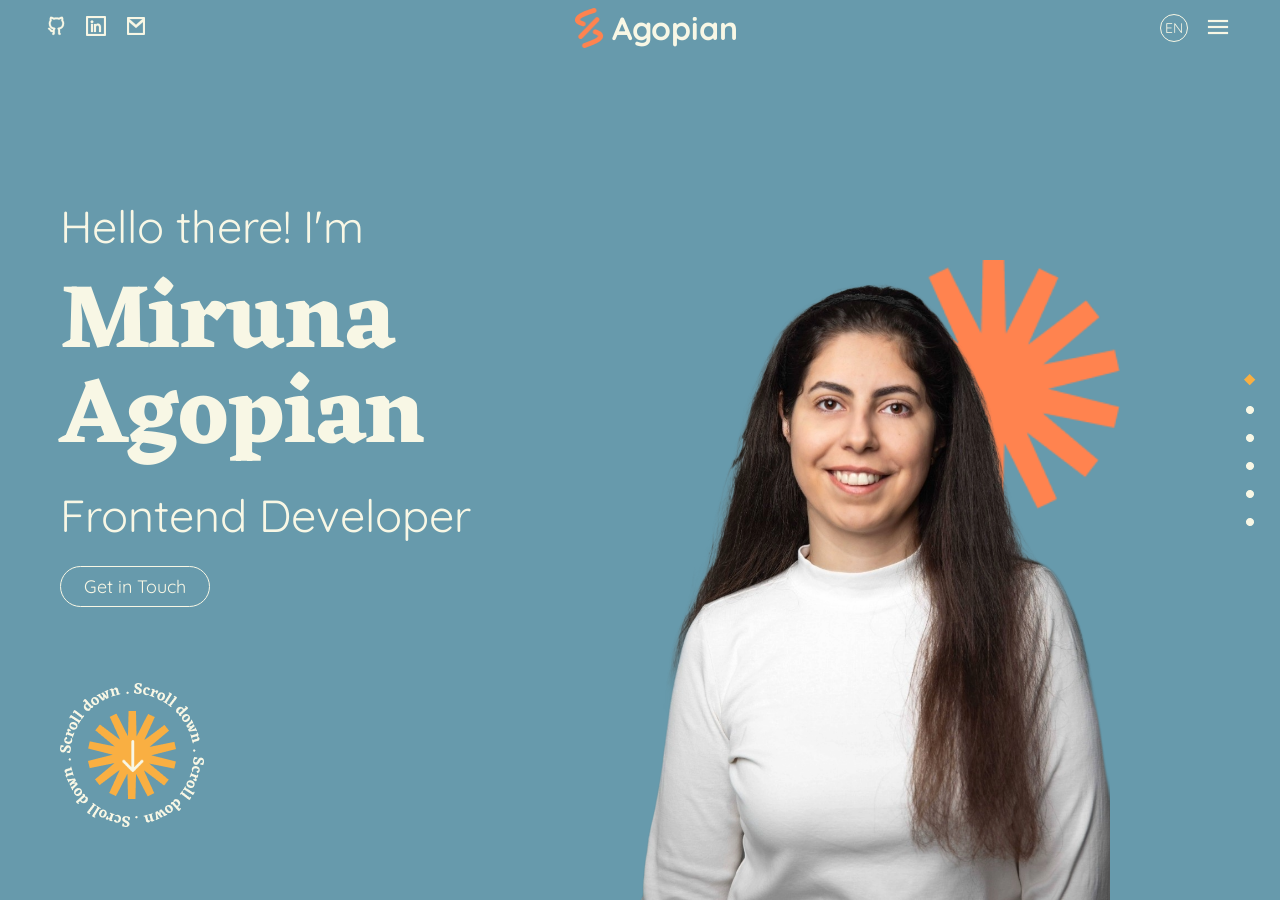
==== index.html @ 600d8a54 "added links to the projects" ====
<!doctype html>
<html lang="en">
  <head>
    <meta charset="UTF-8" />
    <meta name="viewport" content="width=device-width, initial-scale=1.0" />
    <meta name="google" content="notranslate" />
    <title>Miruna Agopian</title>
    <link rel="icon" href="./assets/img/logo.png" />
    <!-- Stylesheets -->
    <link rel="stylesheet" href="./style.css" />
    <link rel="stylesheet" href="./styles/navigation.css" />
    <link rel="stylesheet" href="./styles/hero-section.css" />
    <link rel="stylesheet" href="./styles/about-me.css" />
    <link rel="stylesheet" href="./styles/skills-section.css" />
    <link rel="stylesheet" href="./styles/my-work.css" />
    <link rel="stylesheet" href="./styles/feedback-section.css" />
    <link rel="stylesheet" href="./styles/contact.css" />
    <!-- Scripts -->
    <script src="./script.js" defer></script>
    <script src="./scripts/db.js" defer></script>
    <script src="./scripts/navigation.js" defer></script>
    <script src="./scripts/contact-form.js" defer></script>
    <script src="./scripts/translations.js" defer></script>
  </head>
  <body>
    <header>
      <nav>
        <ul class="social-media">
          <li>
            <a
              href="https://github.com/MirunaAgopian"
              target="_blank"
              aria-label="Github profile"
            >
              <svg
                class="soc-media-icons"
                xmlns="http://www.w3.org/2000/svg"
                width="32"
                height="32"
                viewBox="0 0 32 32"
              >
                <path
                  class="fill-shape"
                  d="M12.94 24.8299H20.01C19.73 24.1799 19.27 23.3899 19.11 22.5799C18.9 21.5199 18.93 20.3899 18.8 19.3099C18.67 18.2299 19.69 18.3199 20.44 17.9699C21.13 17.6499 21.61 17.2999 22.12 16.7099C22.63 16.1199 22.76 15.2799 22.94 14.5099C23.15 13.5899 23.29 12.7499 23 11.8299C22.76 11.0599 22.42 10.3899 22.27 9.56992C22.16 8.93992 22.27 7.44992 21.27 7.66992C20.56 7.82992 19.93 8.30992 19.2 8.44992C18.41 8.59992 17.58 8.52992 16.78 8.56992C15.86 8.60992 14.95 8.65992 14.03 8.56992C13.68 8.53992 13.41 8.47992 13.1 8.31992C12.92 8.22992 12.88 8.16992 12.67 8.10992C12.5 8.05992 12.33 8.05992 12.16 8.00992C11.44 7.83992 10.74 7.77992 10.47 8.60992C10.28 9.19992 10.34 10.0699 10.3 10.6899C10.19 12.2999 9.33003 14.1199 10.08 15.6899C10.55 16.6799 11.48 17.2599 12.45 17.6899C12.8 17.8499 14.14 18.1999 14.21 18.6299C14.25 18.8499 13.86 19.3799 13.82 19.6399C13.71 20.2499 13.74 20.8799 13.66 21.4999C13.54 22.3499 13.28 23.1799 13.12 23.9999C13.06 24.2799 12.98 24.5499 12.94 24.8099C12.94 24.8599 12.94 24.8199 12.95 24.8099L12.94 24.8299Z"
                />
                <path
                  class="outline"
                  d="M10.82 21.65C10.54 21.46 10.3 21.23 10.02 20.89C9.92001 20.77 9.51001 20.26 9.59001 20.35C9.16001 19.82 8.89001 19.57 8.61001 19.47C8.13001 19.3 7.88001 18.77 8.05001 18.29C8.22001 17.81 8.75001 17.56 9.23001 17.73C9.93001 17.98 10.4 18.41 11.03 19.2C10.94 19.09 11.34 19.6 11.43 19.7C11.61 19.91 11.74 20.04 11.84 20.11C12.03 20.24 12.38 20.29 12.91 20.24C12.93 19.89 13 19.54 13.1 19.23C10.35 18.56 8.80001 16.79 8.80001 13.31C8.80001 12.16 9.14001 11.13 9.78001 10.26C9.58001 9.42996 9.61001 8.42996 10.06 7.30996C10.16 7.04996 10.38 6.84996 10.64 6.76996C10.72 6.74996 10.76 6.73996 10.83 6.72996C11.57 6.61996 12.62 6.88996 13.99 7.74996C14.79 7.55996 15.63 7.45996 16.48 7.45996C17.33 7.45996 18.16 7.55996 18.96 7.73996C20.33 6.86996 21.39 6.59996 22.13 6.71996C22.21 6.72996 22.28 6.74996 22.33 6.76996C22.59 6.85996 22.8 7.04996 22.9 7.30996C23.35 8.43996 23.38 9.43996 23.18 10.26C23.82 11.13 24.16 12.15 24.16 13.31C24.16 16.79 22.61 18.55 19.86 19.23C19.98 19.61 20.04 20.04 20.04 20.51C20.04 21.12 20.04 21.71 20.04 22.37C20.04 22.55 20.04 22.73 20.04 23.02C20.39 23.1 20.67 23.37 20.75 23.74C20.85 24.24 20.53 24.73 20.02 24.83C18.97 25.04 18.18 24.34 18.18 23.42C18.18 23.34 18.18 23.22 18.18 23.01C18.18 22.72 18.18 22.53 18.18 22.36C18.18 21.71 18.18 21.12 18.18 20.51C18.18 19.86 18.01 19.44 17.79 19.25C17.18 18.72 17.49 17.72 18.29 17.63C21.04 17.32 22.3 16.26 22.3 13.32C22.3 12.44 22.01 11.71 21.45 11.09C21.21 10.83 21.14 10.45 21.28 10.12C21.43 9.73996 21.5 9.22996 21.37 8.62996C20.91 8.75996 20.34 9.03996 19.65 9.50996C19.42 9.65996 19.14 9.70996 18.88 9.63996C18.12 9.42996 17.3 9.31996 16.48 9.31996C15.66 9.31996 14.84 9.42996 14.08 9.63996C13.82 9.70996 13.54 9.66996 13.31 9.51996C12.61 9.04996 12.04 8.76996 11.58 8.63996C11.45 9.23996 11.51 9.74996 11.67 10.13C11.8 10.46 11.73 10.83 11.49 11.1C10.94 11.71 10.64 12.45 10.64 13.33C10.64 16.27 11.91 17.34 14.64 17.64C15.44 17.73 15.75 18.73 15.14 19.26C14.96 19.42 14.74 19.94 14.74 20.52V23.44C14.74 24.35 13.97 25.04 12.93 24.86C12.43 24.77 12.09 24.29 12.18 23.79C12.25 23.41 12.54 23.12 12.89 23.04V22.12C12.05 22.18 11.35 22.04 10.8 21.67L10.82 21.65Z"
                />
              </svg>
            </a>
          </li>
          <li>
            <a
              href="https://www.linkedin.com/in/miruna-agopian-824320333/"
              target="_blank"
              aria-label="LinkedIn profile"
            >
              <svg
                class="soc-media-icons"
                width="32"
                height="32"
                viewBox="0 0 32 32"
                fill="none"
                xmlns="http://www.w3.org/2000/svg"
              >
                <g clip-path="url(#clip-linkedin)">
                  <rect class="fill-shape" x="6" y="6" width="20" height="20" />
                  <path
                    class="outline"
                    d="M6.9 6H25.1C25.6 6 26 6.4 26 6.9V25.1C26 25.6 25.6 26 25.1 26H6.9C6.4 26 6 25.6 6 25.1V6.9C6 6.4 6.4 6 6.9 6ZM8 8V24H24V8H8ZM12 13.2C11.2 13.2 10.6 12.6 10.6 11.8C10.6 11 11.2 10.4 12 10.4C12.8 10.4 13.4 11 13.4 11.8C13.4 12.6 12.8 13.2 12 13.2ZM11 14H13V22H11V14ZM16 14.4C16.5 13.9 17.1 13.6 17.8 13.6C19.7 13.6 21 15.1 21 17V22H19V17C19 16.1 18.3 15.4 17.5 15.4C16.7 15.4 16 16.1 16 17V22H14V14H16V14.4Z"
                  />
                </g>

                <defs>
                  <clipPath id="clip-linkedin">
                    <rect x="6" y="6" width="20" height="20" />
                  </clipPath>
                </defs>
              </svg>
            </a>
          </li>
          <li>
            <a href="mailto:info@miruna-agopian.de aria-label="Send e-mail">
              <svg
                class="soc-media-icons"
                width="32"
                height="32"
                viewBox="0 0 32 32"
                fill="none"
                xmlns="http://www.w3.org/2000/svg"
              >
                <g clip-path="url(#clip-email)">
                  <rect class="fill-shape" x="7" y="7" width="18" height="18" />

                  <path
                    class="outline"
                    d="
        M7.9 7H24.1C24.6 7 25 7.4 25 7.9V24.1C25 24.6 24.6 25 24.1 25H7.9C7.4 25 7 24.6 7 24.1V7.9C7 7.4 7.4 7 7.9 7ZM23 12L16 18L9 12V23H23V12ZM9.4 9L16 14.7L22.5 9H9.4Z
      "
                  />
                </g>

                <defs>
                  <clipPath id="clip-email">
                    <rect x="7" y="7" width="18" height="18" />
                  </clipPath>
                </defs>
              </svg>
            </a>
          </li>
        </ul>
        <a href="#hero" class="logo">
          <img
            class="logo-img"
            src="./assets/img/logo.png"
            alt="Miruna Agopian logo"
          />
          <span class="logo-txt-white">Agopian</span>
        </a>
        <ul class="lang-nav">
          <li>
            <button id="lang_btn" class="language-btn">EN</button>
          </li>
          <li>
            <button id="burger_menu" class="menu-btn" aria-label="Open menu">
              <svg
                class="soc-media-icons"
                xmlns="http://www.w3.org/2000/svg"
                width="32"
                height="32"
                viewBox="0 0 32 32"
              >
                <path
                  class="outline"
                  d="M6 9h20v2H6zM6 15h20v2H6zM6 21h20v2H6z"
                />
                <path
                  class="fill-shape"
                  d="M6 9h20v2H6zM6 15h20v2H6zM6 21h20v2H6z"
                />
              </svg>
            </button>
          </li>
        </ul>
      </nav>
      <nav id="mobie_nav" class="mobile-nav">
        <div class="menu-btn-mobile">
          <p data-i18n="navTitle">Menu</p>
          <button>
            <img
              id="close_mobile_menu_btn"
              class="close-mobile-menu-btn"
              src="./assets/img/close_btn_menu.png"
              alt="close button"
            />
          </button>
        </div>
        <ul class="menu-options">
          <li>
            <div class="hover-img-menu"></div>
            <a href="#about" data-i18n="navHero">About me</a>
          </li>
          <li>
            <div class="hover-img-menu"></div>
            <a href="#competencies" data-i18n="navSkills">Skillset</a>
          </li>
          <li>
            <div class="hover-img-menu"></div>
            <a href="#projects" data-i18n="navProjects">Potfolio</a>
          </li>
          <li>
            <div class="hover-img-menu"></div>
            <a href="#feedback" data-i18n="navFeedback">References</a>
          </li>
          <li>
            <div class="hover-img-menu"></div>
            <a href="#contact" data-i18n="navContact">Contact me</a>
          </li>
        </ul>
        <div class="soc-media-icons-mobile-container">
          <a href="https://github.com/MirunaAgopian" target="_blank">
            <svg
              class="soc-media-icons-mobile"
              xmlns="http://www.w3.org/2000/svg"
              width="32"
              height="32"
              fill="none"
              viewBox="0 0 32 32"
            >
              <path
                class="fill-shape"
                d="M12.94 24.8299H20.01C19.73 24.1799 19.27 23.3899 19.11 22.5799C18.9 21.5199 18.93 20.3899 18.8 19.3099C18.67 18.2299 19.69 18.3199 20.44 17.9699C21.13 17.6499 21.61 17.2999 22.12 16.7099C22.63 16.1199 22.76 15.2799 22.94 14.5099C23.15 13.5899 23.29 12.7499 23 11.8299C22.76 11.0599 22.42 10.3899 22.27 9.56992C22.16 8.93992 22.27 7.44992 21.27 7.66992C20.56 7.82992 19.93 8.30992 19.2 8.44992C18.41 8.59992 17.58 8.52992 16.78 8.56992C15.86 8.60992 14.95 8.65992 14.03 8.56992C13.68 8.53992 13.41 8.47992 13.1 8.31992C12.92 8.22992 12.88 8.16992 12.67 8.10992C12.5 8.05992 12.33 8.05992 12.16 8.00992C11.44 7.83992 10.74 7.77992 10.47 8.60992C10.28 9.19992 10.34 10.0699 10.3 10.6899C10.19 12.2999 9.33003 14.1199 10.08 15.6899C10.55 16.6799 11.48 17.2599 12.45 17.6899C12.8 17.8499 14.14 18.1999 14.21 18.6299C14.25 18.8499 13.86 19.3799 13.82 19.6399C13.71 20.2499 13.74 20.8799 13.66 21.4999C13.54 22.3499 13.28 23.1799 13.12 23.9999C13.06 24.2799 12.98 24.5499 12.94 24.8099C12.94 24.8599 12.94 24.8199 12.95 24.8099L12.94 24.8299Z"
              />
              <path
                class="outline"
                d="M10.82 21.65C10.54 21.46 10.3 21.23 10.02 20.89C9.92001 20.77 9.51001 20.26 9.59001 20.35C9.16001 19.82 8.89001 19.57 8.61001 19.47C8.13001 19.3 7.88001 18.77 8.05001 18.29C8.22001 17.81 8.75001 17.56 9.23001 17.73C9.93001 17.98 10.4 18.41 11.03 19.2C10.94 19.09 11.34 19.6 11.43 19.7C11.61 19.91 11.74 20.04 11.84 20.11C12.03 20.24 12.38 20.29 12.91 20.24C12.93 19.89 13 19.54 13.1 19.23C10.35 18.56 8.80001 16.79 8.80001 13.31C8.80001 12.16 9.14001 11.13 9.78001 10.26C9.58001 9.42996 9.61001 8.42996 10.06 7.30996C10.16 7.04996 10.38 6.84996 10.64 6.76996C10.72 6.74996 10.76 6.73996 10.83 6.72996C11.57 6.61996 12.62 6.88996 13.99 7.74996C14.79 7.55996 15.63 7.45996 16.48 7.45996C17.33 7.45996 18.16 7.55996 18.96 7.73996C20.33 6.86996 21.39 6.59996 22.13 6.71996C22.21 6.72996 22.28 6.74996 22.33 6.76996C22.59 6.85996 22.8 7.04996 22.9 7.30996C23.35 8.43996 23.38 9.43996 23.18 10.26C23.82 11.13 24.16 12.15 24.16 13.31C24.16 16.79 22.61 18.55 19.86 19.23C19.98 19.61 20.04 20.04 20.04 20.51C20.04 21.12 20.04 21.71 20.04 22.37C20.04 22.55 20.04 22.73 20.04 23.02C20.39 23.1 20.67 23.37 20.75 23.74C20.85 24.24 20.53 24.73 20.02 24.83C18.97 25.04 18.18 24.34 18.18 23.42C18.18 23.34 18.18 23.22 18.18 23.01C18.18 22.72 18.18 22.53 18.18 22.36C18.18 21.71 18.18 21.12 18.18 20.51C18.18 19.86 18.01 19.44 17.79 19.25C17.18 18.72 17.49 17.72 18.29 17.63C21.04 17.32 22.3 16.26 22.3 13.32C22.3 12.44 22.01 11.71 21.45 11.09C21.21 10.83 21.14 10.45 21.28 10.12C21.43 9.73996 21.5 9.22996 21.37 8.62996C20.91 8.75996 20.34 9.03996 19.65 9.50996C19.42 9.65996 19.14 9.70996 18.88 9.63996C18.12 9.42996 17.3 9.31996 16.48 9.31996C15.66 9.31996 14.84 9.42996 14.08 9.63996C13.82 9.70996 13.54 9.66996 13.31 9.51996C12.61 9.04996 12.04 8.76996 11.58 8.63996C11.45 9.23996 11.51 9.74996 11.67 10.13C11.8 10.46 11.73 10.83 11.49 11.1C10.94 11.71 10.64 12.45 10.64 13.33C10.64 16.27 11.91 17.34 14.64 17.64C15.44 17.73 15.75 18.73 15.14 19.26C14.96 19.42 14.74 19.94 14.74 20.52V23.44C14.74 24.35 13.97 25.04 12.93 24.86C12.43 24.77 12.09 24.29 12.18 23.79C12.25 23.41 12.54 23.12 12.89 23.04V22.12C12.05 22.18 11.35 22.04 10.8 21.67L10.82 21.65Z"
              />
            </svg>
          </a>
          <a
            href="https://www.linkedin.com/in/miruna-agopian-824320333/"
            target="_blank"
          >
            <svg
              class="soc-media-icons-mobile"
              width="32"
              height="32"
              viewBox="0 0 32 32"
              fill="none"
              xmlns="http://www.w3.org/2000/svg"
            >
              <g clip-path="url(#clip-linkedin)">
                <rect class="fill-shape" x="6" y="6" width="20" height="20" />
                <path
                  class="outline"
                  d="M6.9 6H25.1C25.6 6 26 6.4 26 6.9V25.1C26 25.6 25.6 26 25.1 26H6.9C6.4 26 6 25.6 6 25.1V6.9C6 6.4 6.4 6 6.9 6ZM8 8V24H24V8H8ZM12 13.2C11.2 13.2 10.6 12.6 10.6 11.8C10.6 11 11.2 10.4 12 10.4C12.8 10.4 13.4 11 13.4 11.8C13.4 12.6 12.8 13.2 12 13.2ZM11 14H13V22H11V14ZM16 14.4C16.5 13.9 17.1 13.6 17.8 13.6C19.7 13.6 21 15.1 21 17V22H19V17C19 16.1 18.3 15.4 17.5 15.4C16.7 15.4 16 16.1 16 17V22H14V14H16V14.4Z"
                />
              </g>
              <defs>
                <clipPath id="clip-linkedin">
                  <rect x="6" y="6" width="20" height="20" />
                </clipPath>
              </defs>
            </svg>
          </a>
          <a href="#">
            <svg
              class="soc-media-icons-mobile"
              width="32"
              height="32"
              viewBox="0 0 32 32"
              fill="none"
              xmlns="http://www.w3.org/2000/svg"
            >
              <g clip-path="url(#clip-email)">
                <rect class="fill-shape" x="7" y="7" width="18" height="18" />

                <path
                  class="outline"
                  d="
        M7.9 7H24.1C24.6 7 25 7.4 25 7.9V24.1C25 24.6 24.6 25 24.1 25H7.9C7.4 25 7 24.6 7 24.1V7.9C7 7.4 7.4 7 7.9 7ZM23 12L16 18L9 12V23H23V12ZM9.4 9L16 14.7L22.5 9H9.4Z
      "
                />
              </g>

              <defs>
                <clipPath id="clip-email">
                  <rect x="7" y="7" width="18" height="18" />
                </clipPath>
              </defs>
            </svg>
          </a>
        </div>
      </nav>
    </header>
    <main>
      <section id="hero" data-theme="hero" class="section section--blue">
        <div class="section-content">
          <div class="hero-container-left">
            <div class="txt-hero">
              <span data-i18n="heroUpperSpan">Hello there! I'm</span>
              <h1>Miruna Agopian</h1>
              <span data-i18n="heroLowerSpan">Frontend Developer</span>
              <button class="get-in-touch">
                <a href="#contact" data-i18n="heroBtn">Get in Touch</a>
              </button>
            </div>
            <div class="scroll-down-img">
              <img
                class="scroll-down-wheel"
                src="./assets/img/scroll_down_no_arrow.png"
                alt="orange wheel with text - scroll down"
              />
              <img
                class="arrow-down"
                src="./assets/img/arrow_down.png"
                alt="arrow pointing down"
              />
            </div>
          </div>
          <div class="hero-container-center">
            <img
              class="orange-wheel-hero"
              src="./assets/img/orange_wheel.png"
              alt="orange wheel"
            />
            <img
              class="author-img"
              src="./assets/img/hero_img_no_background.png"
              alt=""
            />
          </div>
          <div class="hero-container-right">
            <ul class="side-dots">
              <li>
                <a href="#hero">
                  <img
                    src="./assets/img/diamond_nav_btn_orange.png"
                    alt="navigation dots"
                  />
                </a>
              </li>
              <li>
                <a href="#about">
                  <img src="./assets/img/white_dot.png" alt="navigation dots" />
                </a>
              </li>
              <li>
                <a href="#competencies">
                  <img src="./assets/img/white_dot.png" alt="navigation dots" />
                </a>
              </li>
              <li>
                <a href="#projects">
                  <img src="./assets/img/white_dot.png" alt="navigation dots" />
                </a>
              </li>
              <li>
                <a href="#feedback">
                  <img src="./assets/img/white_dot.png" alt="navigation dots" />
                </a>
              </li>
              <li>
                <a href="#contact">
                  <img src="./assets/img/white_dot.png" alt="navigation dots" />
                </a>
              </li>
            </ul>
          </div>
        </div>
      </section>
      <section id="about" data-theme="light" class="section section--light">
        <div class="ab-me-section-content">
          <div class="left-img-container">
            <img
              class="about-me-img"
              src="./assets/img/IMG_4526_compr_500.jpg"
              alt="Miruna Agopian working at her laptop"
            />
          </div>
          <div class="middle-container">
            <h2 data-i18n="abMeHeader">About me</h2>
            <div class="txt-box-container">
              <p data-i18n="abMeDescription">
                Hi there, I'm Miruna. My career in IT started from a desire to
                create something of my own — my own apps and websites. I strive
                to design intuitive user experiences and write code that is
                clear, maintainable, and scalable. With each project, I’ve
                learned that the most elegant solutions come from a strong
                understanding of core fundamentals and the ability to apply
                recurring concepts effectively.
              </p>
              <p data-i18n="abMeDescriptionLower">
                Let's connect and work togehter!
              </p>
              <div class="btn-txt">
                <button>
                  <a href="#contact" data-i18n="abMeBtn">Let's talk</a>
                </button>
                <img
                  class="emoji-img"
                  src="./assets/img/secret_info _emojis.png"
                  alt="a smiley face keeping the pointer finger to the mouth"
                />
              </div>
              <div id="ab_me" class="ab-me-overlay d-none">
                <span data-i18n="abMeOverlaySpan">More about me</span>
                <ul>
                  <li>
                    <img
                      class="check-img"
                      src="./assets/img/check_circle.png"
                      alt="check mark"
                    />
                    <p data-i18n="abMeLiFirst">Team player</p>
                  </li>

                  <li>
                    <img
                      class="check-img"
                      src="./assets/img/check_circle.png"
                      alt="check mark"
                    />
                    <p data-i18n="abMeLiSecond">Highly motivated</p>
                  </li>

                  <li>
                    <img
                      class="check-img"
                      src="./assets/img/check_circle.png"
                      alt="check mark"
                    />
                    <p data-i18n="abMeLiThird">Analytical thinker</p>
                  </li>

                  <li>
                    <img
                      class="check-img"
                      src="./assets/img/check_circle.png"
                      alt="check mark"
                    />
                    <p data-i18n="abMeLiFourth">Structured working style</p>
                  </li>

                  <li>
                    <img
                      class="check-img"
                      src="./assets/img/check_circle.png"
                      alt="check mark"
                    />
                    <p data-i18n="abMeLiFifth">Based in Mannheim</p>
                  </li>

                  <li>
                    <img
                      class="check-img"
                      src="./assets/img/check_circle.png"
                      alt="check mark"
                    />
                    <p data-i18n="abMeLiSixth">
                      German, English & Romanian speaker
                    </p>
                  </li>
                </ul>
              </div>
            </div>
          </div>
          <div class="right-container">
            <ul class="side-dots">
              <li>
                <a href="#hero">
                  <img src="./assets/img/black_dot.png" alt="navigation dots" />
                </a>
              </li>
              <li>
                <a href="#about">
                  <img
                    src="./assets/img/diamond_nav_btn_orange.png"
                    alt="navigation dots"
                  />
                </a>
              </li>
              <li>
                <a href="#competencies">
                  <img src="./assets/img/black_dot.png" alt="navigation dots" />
                </a>
              </li>
              <li>
                <a href="#projects">
                  <img src="./assets/img/black_dot.png" alt="navigation dots" />
                </a>
              </li>
              <li>
                <a href="#feedback">
                  <img src="./assets/img/black_dot.png" alt="navigation dots" />
                </a>
              </li>
              <li>
                <a href="#contact">
                  <img src="./assets/img/black_dot.png" alt="navigation dots" />
                </a>
              </li>
            </ul>
          </div>
        </div>
      </section>
      <section
        id="competencies"
        data-theme="dark"
        class="section section--dark"
      >
        <div class="skills-section-content">
          <div class="skills-container-left">
            <div class="header-and-box">
              <h2 data-i18n="competencieadHeader">Core Competencies</h2>
              <div class="blue-box">
                <p data-i18n="competenciesDescription">
                  I develop clean, maintainable frontend applications using
                  HTML, CSS, JavaScript, Angular, and TypeScript. I work
                  confidently with asynchronous programming and OOP principles,
                  and I enjoy building interfaces that are both intuitive and
                  visually consistent. I value clarity, simplicity, and
                  structure — in code, UI, and documentation. I'm also
                  experienced with Scrum, Firebase, and collaborative team
                  workflows.
                </p>
              </div>
            </div>
            <div class="bottom-container-overlay-skills">
              <div class="wheel-wrapper">
                <img
                  class="orange-wheel"
                  src="./assets/img/orange_wheel.png"
                  alt="an orange wheel"
                />
                <img
                  class="hat"
                  src="./assets/img/toga.png"
                  alt="a black hat"
                />
                <div id="overlay_skills" class="overlay-skills d-none">
                  <button>
                    <img
                      class="overlay-close-btn"
                      src="./assets/img/close_btn.png"
                      alt="close button"
                    />
                  </button>
                  <p data-i18n="competenciesOverlayUpper">
                    Don't you find the skill you need?
                  </p>
                  <p data-i18n="competenciesOverlayLower">
                    I'm currently expanding my knowledge. I have a special
                    interest in learning:
                  </p>
                  <div class="ovelay-skill-icon-container">
                    <img
                      class="overlay-skill-icons"
                      src="./assets/img/python_icon.png"
                      alt="python icon"
                    />
                    <img
                      class="overlay-skill-icons"
                      src="./assets/img/django_icon.png"
                      alt="django icon"
                    />
                  </div>
                </div>
              </div>
              <div class="skills-icons">
                <div class="skill-icon-txt">
                  <img
                    class="icon-skill"
                    src="./assets/img/html_icon.png"
                    alt="html icon"
                  />
                  <span>HTML</span>
                </div>
                <div class="skill-icon-txt">
                  <img
                    class="icon-skill"
                    src="./assets/img/css_icon.png"
                    alt="css icon"
                  />
                  <span>CSS</span>
                </div>

                <div class="skill-icon-txt">
                  <img
                    class="icon-skill"
                    src="./assets/img/js_icon.png"
                    alt="javascript icon"
                  />
                  <span>JavaScript</span>
                </div>

                <div class="skill-icon-txt">
                  <img
                    class="icon-skill"
                    src="./assets/img/ts_icon.png"
                    alt="typescript icon"
                  />
                  <span>TypeScript</span>
                </div>

                <div class="skill-icon-txt">
                  <img
                    class="icon-skill"
                    src="./assets/img/angular_icon.png"
                    alt="angular icon"
                  />
                  <span>Angular</span>
                </div>

                <div class="skill-icon-txt">
                  <img
                    class="icon-skill"
                    src="./assets/img/firebase_icon.png"
                    alt="firebase icon"
                  />
                  <span>Firebase</span>
                </div>

                <div class="skill-icon-txt">
                  <img
                    class="icon-skill"
                    src="./assets/img/git_icon.png"
                    alt="git icon"
                  />
                  <span>Git</span>
                </div>
                <div class="skill-icon-txt">
                  <img
                    class="icon-skill"
                    src="./assets/img/scrum_icon.png"
                    alt="scrum icon"
                  />
                  <span>Scrum</span>
                </div>
              </div>
            </div>
          </div>
          <div class="skills-container-right">
            <ul class="side-dots">
              <li>
                <a href="#hero">
                  <img src="./assets/img/white_dot.png" alt="navigation dots" />
                </a>
              </li>
              <li>
                <a href="#about">
                  <img src="./assets/img/white_dot.png" alt="navigation dots" />
                </a>
              </li>
              <li>
                <a href="#competencies">
                  <img
                    src="./assets/img/diamond_nav_btn_orange.png"
                    alt="navigation dots"
                  />
                </a>
              </li>
              <li>
                <a href="#projects">
                  <img src="./assets/img/white_dot.png" alt="navigation dots" />
                </a>
              </li>
              <li>
                <a href="#feedback">
                  <img src="./assets/img/white_dot.png" alt="navigation dots" />
                </a>
              </li>
              <li>
                <a href="#contact">
                  <img src="./assets/img/white_dot.png" alt="navigation dots" />
                </a>
              </li>
            </ul>
          </div>
        </div>
      </section>
      <section id="projects" data-theme="light" class="section section--light">
        <div class="projects-section-content">
          <div class="left-container">
            <div class="header-txt">
              <h2 data-i18n="myWorkHeader">My work</h2>
              <p data-i18n="myWorkSubheader">
                Have a look at my projects - Test them to better understand my
                skills in action.
              </p>
            </div>
            <div class="projects-container">
              <div class="project-img-container">
                <img
                  id="project_img"
                  class="project-img"
                  src=""
                  alt="image of the project"
                />
                <img
                  class="orange-wheel-my-work"
                  src="./assets/img/orange_wheel.png"
                  alt="an orange wheel"
                />
              </div>
              <div class="project-description">
                <div class="black-box">
                  <div class="header-icon-technologies">
                    <div class="header-icon-overlay">
                      <h3 id="project_title"></h3>
                      <img
                        id="project_icon"
                        class="project-icon"
                        src=""
                        alt="project icon"
                      />
                      <div id="projects_overlay" class="overlay d-none">
                        <p id="project_overlay_description"></p>
                      </div>
                    </div>
                    <div class="technologies">
                      <span id="span1"></span>
                      <span id="span2"></span>
                      <span id="span3"></span>
                      <span id="span4"></span>
                    </div>
                  </div>
                  <div class="txt-btn">
                    <p id="black_box_description"></p>
                    <div class="btns-container">
                      <a
                        id="project_github_btn"
                        class="btn"
                        target="_blank"
                        href="#"
                      >
                        Github
                        <img
                          src="./assets/img/arrow_right.png"
                          alt="arrow pointing to the right"
                        />
                      </a>
                      <a
                        id="project_test_btn"
                        class="btn"
                        target="_blank"
                        href="#"
                      >
                        Live Test
                        <img
                          src="./assets/img/arrow_right.png"
                          alt="arrow pointing to the right"
                        />
                      </a>
                    </div>
                  </div>
                </div>
                <div class="lower-btns">
                  <span id="prev_proj_btn" data-i18n="myWorkBtnPrev">
                    &lt;&lt; Previous project</span
                  >
                  <div class="counter">
                    <p></p>
                  </div>
                  <span id="next_proj_btn" data-i18n="myWorkBtnNext">
                    Next project &gt;&gt;</span
                  >
                </div>
              </div>
            </div>
          </div>
          <div class="right-container">
            <ul class="side-dots">
              <li>
                <a href="#hero">
                  <img src="./assets/img/black_dot.png" alt="navigation dots" />
                </a>
              </li>
              <li>
                <a href="#about">
                  <img src="./assets/img/black_dot.png" alt="navigation dots" />
                </a>
              </li>
              <li>
                <a href="#competencies">
                  <img src="./assets/img/black_dot.png" alt="navigation dots" />
                </a>
              </li>
              <li>
                <a href="#projects">
                  <img
                    src="./assets/img/diamond_nav_btn_orange.png"
                    alt="navigation dots"
                  />
                </a>
              </li>
              <li>
                <a href="#feedback">
                  <img src="./assets/img/black_dot.png" alt="navigation dots" />
                </a>
              </li>
              <li>
                <a href="#contact">
                  <img src="./assets/img/black_dot.png" alt="navigation dots" />
                </a>
              </li>
            </ul>
          </div>
        </div>
      </section>
      <section id="feedback" data-theme="dark" class="section section--blue">
        <div class="ref-section-content">
          <div class="ref-left-container">
            <h2 data-i18n="feedbackHeader">What my colleagues say about me</h2>
            <div class="feedbacks-container">
              <div class="wrapper-feedback-box1">
                <div class="feedback-box1">
                  <div class="name-icon">
                    <h3>Emin Fatih Halici</h3>
                    <div class="hover-img"></div>
                  </div>
                  <p data-i18n="feedbackBoxDescriptionFirst">
                    Working with Miruna was truly enriching. She combines strong
                    analytical skills with an organized way of working. Her
                    understanding of software architectures and her ability to
                    tackle technical challenges with determination are
                    particularly noteworthy. She is always helpful and
                    communicates as an equal — a top recommendation for any
                    team.
                  </p>
                  <span data-i18n="feedbackSpan">Frontend developer</span>
                </div>
                <a
                  href="https://www.linkedin.com/in/emin-fatih-halici/"
                  target="_blank"
                  data-i18n="feedbackLink"
                  >To Linkedin profile >></a
                >
              </div>
              <div class="wrapper-feedback-box2">
                <div class="feedback-box2">
                  <div class="name-icon">
                    <h3>Patrick Schütte</h3>
                    <div class="hover-img"></div>
                  </div>
                  <p data-i18n="feedbackBoxDescriptionSecond">
                    Miruna is an extremely reliable and highly competent
                    frontend developer, and working with her on the Join project
                    was always productive and pleasant. She works in a
                    structured way, communicates clearly, and contributes
                    creative solutions. Her teamwork skills and her eye for
                    clean, maintainable code are particularly noteworthy.
                  </p>
                  <span data-i18n="feedbackSpan">Frontend developer</span>
                </div>
                <a
                  href="https://www.linkedin.com/in/patrickschuette/"
                  target="_blank"
                  data-i18n="feedbackLink"
                  >To Linkedin profile >></a
                >
              </div>
              <div class="wrapper-feedback-box3">
                <div class="feedback-box3">
                  <div class="name-icon">
                    <h3>Benjamin Mahalbasic</h3>
                    <div class="hover-img"></div>
                  </div>
                  <p data-i18n="feedbackBoxDescriptionThird">
                    I would like to give some brief positive feedback about
                    Miruna. What stands out most is her very structured and
                    clear way of working. She approaches tasks thoughtfully and
                    implements them cleanly, which makes collaboration within
                    the team very pleasant and efficient. Thank you for that!
                  </p>
                  <span data-i18n="feedbackSpan">Frontend developer</span>
                </div>
                <a href="#" data-i18n="feedbackLink">To Linkedin profile >></a>
              </div>
            </div>
          </div>
          <div class="right-container">
            <ul class="side-dots">
              <li>
                <a href="#hero">
                  <img src="./assets/img/white_dot.png" alt="navigation dots" />
                </a>
              </li>
              <li>
                <a href="#about">
                  <img src="./assets/img/white_dot.png" alt="navigation dots" />
                </a>
              </li>
              <li>
                <a href="#competencies">
                  <img src="./assets/img/white_dot.png" alt="navigation dots" />
                </a>
              </li>
              <li>
                <a href="#projects">
                  <img src="./assets/img/white_dot.png" alt="navigation dots" />
                </a>
              </li>
              <li>
                <a href="#feedback">
                  <img
                    src="./assets/img/diamond_nav_btn_orange.png"
                    alt="navigation dots"
                  />
                </a>
              </li>
              <li>
                <a href="#contact">
                  <img src="./assets/img/white_dot.png" alt="navigation dots" />
                </a>
              </li>
            </ul>
          </div>
        </div>
      </section>
      <section id="contact" data-theme="dark" class="section section--dark">
        <div class="contact-footer-content">
          <div class="left-container-contact">
            <div class="upper-container">
              <div class="header-subheader">
                <h2 data-i18n="contactHeader">
                  Let's build something cool together!
                </h2>
                <div class="subheader-txt">
                  <h3 data-i18n="contactSubheader">Got a problem to solve?</h3>
                  <p data-i18n="contactDescription">
                    Then I am here to solve it. Just hit me and let work
                    together. I like new challenges and love working in team.
                  </p>
                </div>
              </div>
              <div class="contact-form">
                <div class="go-up-link">
                  <a href="#hero"
                    ><svg
                      _ngcontent-ng-c605692027=""
                      width="8"
                      height="18"
                      viewBox="0 0 8 18"
                      fill="none"
                      class="go-up-arrow"
                      xmlns="http://www.w3.org/2000/svg"
                    >
                      <path
                        _ngcontent-ng-c605692027=""
                        d="M4.35355 0.646447C4.15829 0.451184 3.84171 0.451184 3.64645 0.646447L0.464466 3.82843C0.269204 4.02369 0.269204 4.34027 0.464466 4.53553C0.659728 4.7308 0.976311 4.7308 1.17157 4.53553L4 1.70711L6.82843 4.53553C7.02369 4.7308 7.34027 4.7308 7.53553 4.53553C7.7308 4.34027 7.7308 4.02369 7.53553 3.82843L4.35355 0.646447ZM3.5 17C3.5 17.2761 3.72386 17.5 4 17.5C4.27614 17.5 4.5 17.2761 4.5 17H3.5ZM4 1H3.5V17H4H4.5V1H4Z"
                      ></path>
                    </svg>
                  </a>
                </div>
                <form id="contact_form" method="POST">
                  <div class="upper-form">
                    <div class="name-container">
                      <label for="name" data-i18n="contactFormName"
                        >What's your name?</label
                      >
                      <input
                        type="text"
                        name="name"
                        id="name"
                        required
                        data-i18n-placeholder="contactFormNamePlaceholder"
                        maxlength="50"
                      />
                    </div>
                    <div class="mail-container">
                      <label for="email" data-i18n="contactFormMail"
                        >What's your email?</label
                      >
                      <input
                        type="email"
                        name="email"
                        id="email"
                        required
                        data-i18n-placeholder="contactFormMailPlaceholder"
                      />
                    </div>
                  </div>
                  <div class="textarea-container">
                    <label for="message" data-i18n="contactFormTextarea"
                      >How can I help you?</label
                    >
                    <textarea
                      autocomplete="off"
                      rows="2"
                      name="message"
                      id="message"
                      data-i18n-placeholder="contactFormTextareaPlaceholder"
                    ></textarea>
                  </div>
                  <div class="privacy-policy">
                    <div class="checkbox-and-text">
                      <div class="checkbox-wrapper">
                        <div id="checkbox" class="checkbox"></div>
                      </div>
                      <p>
                        <span
                          class="privacy-span"
                          data-i18n="contactPrivacyPolicyTextBefore"
                          >I have read the</span
                        >
                        <a
                          href="./html/privacy-policy.html"
                          data-i18n="contactPrivacyPolicyLinkText"
                          >privacy policy
                        </a>
                        <span
                          class="privacy-span"
                          data-i18n="contactPrivacyPolicyTextAfter"
                          >and agree to the processing of my data.</span
                        >
                      </p>
                    </div>
                    <span id="error_msg_container" class="error-message"></span>
                  </div>
                  <button
                    data-i18n="contactBtn"
                    id="submit_msg"
                    class="submit-message-btn"
                    type="submit"
                    disabled
                  >
                    Drop a line
                  </button>
                </form>
              </div>
            </div>
            <div class="lower-container">
              <div class="images-wrapper">
                <img
                  class="orange-wheel-footer"
                  src="./assets/img/orange_wheel.png"
                  alt="orange wheel"
                />
                <img
                  class="blue-wheel-footer"
                  src="./assets/img/blue_wheel.png"
                  alt="blue wheel"
                />
              </div>
              <footer>
                <span>&#xA9; Miruna Agopian 2026</span>
                <div class="socials-contaier">
                  <a data-i18n="footerLink" href="./html/legal-notice.html"
                    >Legal notice</a
                  >
                  <a
                    href="https://www.linkedin.com/in/miruna-agopian-824320333/"
                    target="_blank"
                    >LinkedIn</a
                  >
                  <a href="https://github.com/MirunaAgopian" target="_blank"
                    >Github</a
                  >
                </div>
              </footer>
            </div>
          </div>
          <div class="right-container">
            <ul class="side-dots">
              <li>
                <a href="#hero">
                  <img src="./assets/img/white_dot.png" alt="navigation dots" />
                </a>
              </li>
              <li>
                <a href="#about">
                  <img src="./assets/img/white_dot.png" alt="navigation dots" />
                </a>
              </li>
              <li>
                <a href="#competencies">
                  <img src="./assets/img/white_dot.png" alt="navigation dots" />
                </a>
              </li>
              <li>
                <a href="#projects">
                  <img src="./assets/img/white_dot.png" alt="navigation dots" />
                </a>
              </li>
              <li>
                <a href="#feedback">
                  <img src="./assets/img/white_dot.png" alt="navigation dots" />
                </a>
              </li>
              <li>
                <a href="#contact">
                  <img
                    src="./assets/img/diamond_nav_btn_orange.png"
                    alt="navigation dots"
                  />
                </a>
              </li>
            </ul>
          </div>
        </div>
      </section>
    </main>
  </body>
</html>
---- style.css ----
:root {
  /* Base palette for page backgrounds*/
  --color-primary: #679aac;
  --color-secondary: #f8f7e5;
  --color-tertiary: #1d1d1d;

  /*Palette for boxes backgrunds*/
  --color-bg-card: #f9af42;
  --color-bg-hover: #ff834f;

  /* Palette for text colors */
  --color-txt-primary: #f8f7e5;
  --color-txt-secondary: #1d1d1d;
  --color-txt-tertiary: #679aac;
  --color-txt-quaternary: #f9af42;
  --color-txt-quinary: #ff834f;
}

:root {
  /* Font families */
  --font-primary: "Quicksand";
  --font-secondary: "Eczar";

  /* Font weight */
  --fw-regular: 400;
  --fw-bold: 700;

  /* Responsive font-sizes */
  --fs-h1: clamp(2.5rem, 1rem + 6vw, 6rem);
  --fs-h2: clamp(2rem, 0.8rem + 4vw, 4.5rem);
  --fs-h3: clamp(1.25rem, 0.6rem + 1.5vw, 1.5rem);
  --fs-body: clamp(1rem, 0.8rem + 0.5vw, 1rem);
}

@font-face {
  font-family: "Eczar";
  src: url("./assets/fonts/eczar-v27-latin-regular.woff2");
  font-weight: 400;
  font-style: normal;
  font-display: swap;
}

@font-face {
  font-family: "Eczar";
  src: url("./assets/fonts/eczar-v27-latin-700.woff2");
  font-weight: 700;
  font-style: normal;
  font-display: swap;
}

@font-face {
  font-family: "Quicksand";
  src: url("./assets/fonts/quicksand-v37-latin-regular.woff2");
  font-weight: 400;
  font-style: normal;
  font-display: swap;
}

@font-face {
  font-family: "Quicksand";
  src: url("./assets/fonts/quicksand-v37-latin-700.woff2");
  font-weight: 700;
  font-style: normal;
  font-display: swap;
}

@keyframes rotateWheel {
  0% {
    transform: rotate(0deg);
  }
  100% {
    transform: rotate(360deg);
  }
}

.d-none {
  display: none !important;
}

body {
  margin: 0;
  box-sizing: border-box;
  font-family: var(--font-primary);
  font-size: var(--fs-body);
  scroll-behavior: smooth;
}

ul {
  list-style-type: none;
  margin-block-start: 0;
  margin-block-end: 0;
  padding-inline-start: 0;
}

a {
  text-decoration: none;
  color: black;
  cursor: pointer;
}

h2 {
  font-size: var(--fs-h2);
  font-family: var(--font-secondary);
  color: var(--color-txt-primary);
  line-height: 1;
}

button {
  background-color: transparent;
  border: none;
  cursor: pointer;
  font-family: var(--font-primary);
}

main {
  scroll-snap-type: y mandatory;
  overflow-y: scroll;
  height: 100vh;
}

section {
  display: flex;
  justify-content: center;
  align-items: center;
  height: 100vh;
  scroll-snap-align: start;
  scroll-snap-stop: always;
}

.side-dots li {
  cursor: pointer;
}

@media(max-width: 850px) {
  section {
    height: auto;         
    min-height: 100vh;     
    scroll-snap-align: none;
    scroll-snap-stop: normal;
  }
}

/* Phones - landscape */
@media(min-width: 480px) and (max-width:950px) and (min-height: 250px) and (max-height:450px) and (orientation: landscape){
  section {
    height: auto;
    min-height: 100vh;
  }
}
---- styles/navigation.css ----
/* Header styling for HERO section */
header {
  width: 100%;
  max-width: 1440px;
  position: fixed;
  top: 0;
  left: 50%;
  transform: translateX(-50%);
  z-index: 100;
}

 nav {
  display: flex;
  justify-content: space-between;
  align-items: center;
  padding: 8px 40px;
  position: relative;
}

.social-media {
  display: flex;
  align-items: center;
  gap: 8px;
}

.soc-media-icons {
  width: 32px;
  height: 32px;
}

.soc-media-icons .fill-shape {
  fill: transparent;
  transition: fill 0.3s ease;
}

.soc-media-icons .outline {
  stroke: var(--color-secondary);
  fill: var(--color-secondary);
  stroke-width: 0.2;
}

a:hover .soc-media-icons .fill-shape {
  fill: var(--color-bg-hover);
}

.menu-btn:hover .fill-shape {
  fill: var(--color-bg-hover);
}

.logo {
  display: flex;
  align-items: center;
  gap: 8px;
}

.logo-img {
  width: 29px;
  height: 40px;
}

.logo-txt-white {
  color: var(--color-txt-primary);
  font-size: 32px;
  font-family: var(--font-primary);
  font-weight: var(--fw-bold);
}

.lang-nav {
  display: flex;
  align-items: center;
  gap: 8px;
}


.language-btn {
  color: var(--color-txt-primary);
  font-size: 14px;
  border: 1px solid var(--color-txt-primary);
  border-radius: 50%;
  padding: 4px;
}

.language-btn:hover {
  background-color: var(--color-bg-hover);
}

/* Compact header, dark and blue sections*/

.header--compact--dark .social-media {
  display: none;
}

/* Compact header, light sections */

.header--compact--light .social-media {
  display: none;
}

.header--compact--light .language-btn {
  color: var(--color-txt-secondary);
  border: 1px solid var(--color-txt-secondary);
}

.header--compact--light .language-btn:hover {
  color: var(--color-txt-primary);
}

.header--compact--light .logo-txt-white {
  color: var(--color-txt-secondary);
}

.header--compact--light .soc-media-icons .outline {
  stroke: var(--color-tertiary);
  fill: var(--color-tertiary);
  stroke-width: 0.2;
}

/* Mobile-navbar styling */

.mobile-nav {
  border: 1px solid var(--color-txt-secondary);
  background-color: var( --color-secondary);
  display: flex;
  flex-direction: column;
  width: 200px;
  padding: 8px;
  border-radius: 4px;
  position: absolute;
  right: 16px;
  top: 8px;
  transform: translateX(150%);
  opacity: 0;
  transition: transform 0.3s ease, opacity 0.3s ease;
}

.mobile-nav.visible {
  transform: translateX(0);
  opacity: 1;
}


.mobile-nav p {
  color: var( --color-txt-tertiary);
  font-size: 24px;
  font-weight: var(--fw-bold);
}

.menu-options a {
  color: var( --color-txt-secondary);
}

.menu-btn-mobile {
  display: flex;
  justify-content: space-between;
  align-items: center;
  align-items: center;
  width: 90%;
}

.menu-options {
  display: flex;
  flex-direction: column;
  width: 90%;
}

.menu-options li {
 display: flex;
 gap: 16px;
 padding-bottom: 8px;
}

.menu-options a {
  font-size: 18px;
  font-weight: var(--fw-bold);
  cursor: pointer;
}

.menu-options li:hover a {
  color: var(--color-txt-tertiary);
  transform: scale(1.1);
}

.hover-img-menu {
  display: none;
  background-image: url("../assets/img/orange_wheel.png");
  height: 24px;
  width: 24px;
  background-size: cover;
}

.menu-options li:hover .hover-img-menu {
  display: block;
}

.soc-media-icons-mobile-container {
  display: flex;
  justify-content: space-between;
  align-items: center;
  width: 90%;
  padding-top: 8px;
  display: none;
}

.soc-media-icons-mobile {
  cursor: pointer;
}


.soc-media-icons-mobile .outline {
  fill: var(--color-tertiary);
  stroke: var(--color-tertiary);
}

.soc-media-icons-mobile:hover .fill-shape {
  fill: var(--color-bg-hover);
}

@media(max-width:850px){
  header {
    background-color: var( --color-primary);
  }
  .soc-media-icons-mobile-container {
    display: flex;
  }

  .social-media {
    display: none;
  }

  nav {
    padding: 8px 16px;
  }
}

@media(max-width: 350px) {
  .logo-img {
    width: 24px;
    height: 30px;
  }

  .logo-txt-white {
    font-size: 28px;
  }
}
---- styles/hero-section.css ----
/* Hero section styling*/
.section--blue {
  background-color: var(--color-primary);
}

.section-content {
  display: grid;
  grid-template-columns: 1fr 1fr 20px;
  grid-template-rows: 1fr;
  height: 100vh;
  width: 100%;
  max-width: 1440px;
  margin: 0 auto;
  padding: 0 60px;
  box-sizing: border-box;
  position: relative;
}

.hero-container-left {
  align-self: center;
  display: flex;
  flex-direction: column;
  gap: clamp(40px, 6vw, 80px);
  padding-top: clamp(40px, 10vw, 120px);
}

.txt-hero {
  line-height: clamp(60px, 49px + 3.6vw, 100px);
  display: flex;
  flex-direction: column;
}

.hero-container-left span {
  font-family: var(--font-primary);
  font-size: clamp(32px, 27px + 1.4vw, 48px);
  color: var(--color-txt-primary);
  line-height: 1.5;
  padding-bottom: 16px;
  font-weight: var(--fw-regular);
}

h1 {
  font-family: var(--font-secondary);
  font-size: var(--fs-h1);
  color: var(--color-txt-primary);
  margin-block-start: 0;
  margin-block-end: 0;
  padding-bottom: 16px;
}

.get-in-touch {
  width: 150px;
  border: 1px solid var(--color-txt-primary);
  border-radius: 100px;
  padding: 8px 16px;
  color: var(--color-txt-primary);
  font-size: 18px;
}

.get-in-touch:hover {
  background-color: var(--color-bg-hover);
}

.scroll-down-img {
  position: relative;
  height: 144px;
  width: 144px;
}

.scroll-down-wheel {
  animation: rotateWheel 8s linear infinite;
}

.arrow-down {
  position: absolute;
  top: 39%;
  left: 41%;
  height: 32px;
}

.hero-container-center {
  align-self: end;
  position: relative;
}

.orange-wheel-hero {
  position: absolute;
  right: clamp(60px, 80px, 120px);
  top: 80px;
  height: clamp(100px, 20vw, 300px);
  width: clamp(100px, 20vw, 300px);
}

.author-img {
  height: clamp(350px, 80vh, 800px);
  position: relative;
  display: block;
}

.side-dots {
  display: flex;
  flex-direction: column;
  align-items: center;
  gap: 8px;
  transition: opacity 0.3s ease;
}

.hero-container-right {
  align-self: center;
  position: absolute;
  right: 24px;
}

/* Laptops media queries */
@media (min-height: 650px) and (max-height: 800px) and (min-width: 1200px) {
  .hero-container-left {
    padding-top: 80px;
  }

  .hero-container-left span {
    font-size: 32px;
  }

  h1 {
    font-size: 64px;
  }

  .orange-wheel-hero {
    height: 200px;
    width: 200px;
    right: 250px;
  }

}

/* Mobile media queries - portrait */
@media(max-width: 850px) {
   .section-content {
    display: flex;
    flex-direction: column;
    height: 100vh;
    justify-content: space-between;
    align-items: center;
    position: relative;
    padding: 0 16px;
  }

  .hero-container-right {
    display: none;
  }

  .hero-container-left {
    padding-top: 100px;
    width: 100%;
  }

  .scroll-down-img {
    position: absolute;
    bottom: 20px;
    left: 20px;
    z-index: 50;
  }

  .hero-container-center {
    align-self: center;
  }

  .author-img {
    height: clamp(250px, 50vh, 800px);
  }

  .orange-wheel-hero {
    left: 150px;
    height: 150px;
    width: 150px;
    top: 20px;
  }

  .scroll-down-wheel {
    border-radius: 50%;
    background-color: var(--color-primary);
  }
}

@media(max-width: 500px) {
  .hero-container-left {
    padding-top: 80px;
  }

 
  .scroll-down-img {
    height: 80px;
    width: 80px;
    left: 10px;
    bottom: 30px;
  }

  .scroll-down-wheel {
    height: 100px;
    width: 100px;
  }

  .arrow-down {
    height: 22px;
    left: 50%;
    top: 50%;
  }

  h1 {
    font-size: 2.2rem;
  }

  .hero-container-left span {
    font-size: 1.5rem;
  }

  
  .orange-wheel-hero {
    left: 130px;
  }
}

/* Height media queries */
/* Iphone 14pro max - potrait*/
@media(min-height: 900px) and (max-height: 1000px) and (max-width: 450px) {
  
  h1 {
    font-size: 3rem;
  }

  .hero-container-left {
    padding-top: 120px;
  }
}

/* Standard phones  - portrait*/
@media(min-height: 661px) and (max-height: 760px) and (max-width: 450px) {
  .orange-wheel-hero {
    left: 100px;
    height: 120px;
    width: 120px;
    top: 40px;
  }
}


/* Very short phones  - portrait*/ 
@media(max-height: 660px) and (max-width: 450px){
  .hero-container-left span {
    font-size: 1.3rem;
    padding-bottom: 8px;
  }

  h1 {
    font-size: 2rem;
    padding-bottom: 8px;
  }

  .orange-wheel-hero {
    left: 100px;
    height: 80px;
    width: 80px;
    top: 40px;
  }

  .get-in-touch {
    font-size: 16px;
    padding: 8px;
  }
}

/* Phones - landscape */
@media(min-width: 480px) and (max-width:950px) and (min-height: 250px) and (max-height:450px) and (orientation: landscape){
  .section-content {
    height: auto !important;
    min-height: auto !important;
    grid-template-columns: 1fr;
  }

  .orange-wheel-hero {
    left: 80px;
    height: 100px;
    width: 100px;
}
  .hero-container-left {
    padding-top: 50px;
  }
}

/* Tablet - portrait & landscape */
/* Small tablets  - landscape*/
@media (min-width: 900px) and (max-width: 1280px)
  and (min-height: 600px) and (max-height: 800px)
  and (orientation: landscape) {
    h1 {
      font-size: 40px;
    }

    .hero-container-left span {
      font-size: 24px;
    }

    .overlay-skills {
      top: -40;
    }

}

/* Large tablets - portrait */
@media (min-width: 835px) and (max-width: 1024px)
  and (min-height: 1181px) and (max-height: 1366px)
  and (orientation: portrait) {
    .section-content {
      display: flex;
      flex-direction: column;
      align-items: center;
      justify-content: space-between;
      width: 100%;
    }

    .hero-container-left {
      align-self: flex-start;
    }

    .hero-container-center {
      align-self: center;
    }

    .hero-container-right {
      display: none;
    }

    .author-img {
      height: 750px;
    }
}
---- styles/about-me.css ----
/* About me section */
.section--light {
  background-color: var(--color-secondary);
}

.ab-me-section-content {
  display: grid;
  grid-template-columns: 1fr 2fr 20px;
  height: 100vh;
  width: 100%;
  max-width: 1440px;
  margin: 0 auto;
  padding: 0 60px;
  box-sizing: border-box;
  position: relative;
}

/* First column */
.left-img-container {
  align-self: end;
  z-index: 1;
  grid-column: 1;
}

.about-me-img {
  height: clamp(350px, 65vw, 700px);
  display: block;
}

/* Second column */
.middle-container {
  display: flex;
  flex-direction: column;
}

.middle-container h2 {
  color: var(--color-txt-secondary);
  align-self: flex-end;
  padding-top: 32px;
}

.txt-box-container {
  align-self: center;
  background-color: var(--color-tertiary);
  padding: 32px;
  border-radius: 4px;
  grid-column: 2;
  z-index: 3;
  width: clamp(320px, 40vw, 500px);
  margin-left: clamp(-300px, -20vw, -150px);
  margin-top: clamp(40px, 7vh, 120px);
  position: relative;
}

.txt-box-container p {
  color: var(--color-txt-primary);
  text-align: justify;
}

.btn-txt {
  display: flex;
  justify-content: space-between;
  align-items: center;
}

.btn-txt button {
  border: 1px solid white;
  color: white;
  padding: 12px 24px;
  border-radius: 100px;
  font-size: 18px;
}

.btn-txt button:hover {
  background-color: var(--color-bg-hover);
}

.emoji-img {
  animation: bounceImg 1s ease-in-out infinite;
}

@keyframes bounceImg {
  0% {
    transform: translateY(4px);
  }

  50% {
    transform: translateY(-4px);
  }

  100% {
    transform: translateY(4px);
  }
}

.emoji-img:hover {
  animation-play-state: paused;
}

.ab-me-overlay {
  background-color: var(--color-primary);
  display: flex;
  flex-direction: column;
  justify-content: center;
  align-items: center;
  border: 1px solid black;
  border-radius: 4px;
  padding: 24px;
  width: 220px;
  height: 230px;
  gap: 8px;
  position: absolute;
  top: 290px;
  right: -100px;
  z-index: 8;
  transform: translateX(clamp(-40px, -4vw, -20px)) translateY(290px);
  pointer-events: none;
  transition: transform 0.3s ease-out;
}

.ab-me-overlay.visible {
  transform: translateX(clamp(-40px, -4vw, -20px)) translateY(0);
  pointer-events: auto;
}

.ab-me-overlay span,
li {
  color: var(--color-txt-primary);
}

.ab-me-overlay span {
  font-size: 24px;
  font-weight: var(--fw-bold);
}

.ab-me-overlay ul {
  display: flex;
  flex-direction: column;
  justify-content: center;
  align-items: flex-start;
  gap: 8px;
}

.ab-me-overlay li {
  display: flex;
  align-items: center;
  gap: 16px;
  height: 28px;
}

.check-img {
  height: 16px;
  width: 16px;
}

/* Fourth column */

.right-container {
  align-self: center;
  grid-column: 4;
  z-index: 1;
  position: absolute;
  right: 24px;
}

/* Media queries for PC*/

@media(max-width: 1100px) {
  .txt-box-container {
    margin-left: -60px;
  }

  .ab-me-overlay {
    right: -20px;
    top: 300px;
  }
}

@media(max-width: 950px){
  .txt-box-container {
    padding: 16px;
  }

  .ab-me-overlay {
    padding: 16px;
    top: 280px;
    width: 180px;
    right: 30px;
  }

  .about-me-img {
    height: clamp(350px, 75vw, 700px);
  }
}

/* Media queries for laptops */

@media (min-height: 500px) and (max-height: 650px) and (min-width: 1200px) {
  .about-me-img {
    height: 520px;
  }

  .txt-box-container {
    margin-left: -480px;
    margin-top: 8px;
  }

  .ab-me-overlay {
    right: -300px;
    top: 100px;
  }
}

@media (min-height: 650px) and (max-height: 750px) and (min-width: 1200px) {
  .about-me-img {
    height: 580px;
  }

  .txt-box-container {
    margin-left: -420px;
    margin-top: 8px;
  }

  .ab-me-overlay {
    right: -280px;
    top: 100px;
  }
}

@media (min-height: 750px) and (max-height: 820px) and (min-width: 1200px) {
  .about-me-img {
    height: 650px;
  }

  .txt-box-container {
    margin-left: -350px;
    margin-top: 8px;
  }

  .ab-me-overlay {
    right: -280px;
    top: 220px;
  }
}

/* Mobile media queries */
@media(max-width: 850px){
  .ab-me-section-content {
    padding: 0 16px;
  }

  .right-container {
    display: none;
  }

  .left-img-container {
    align-self: center;
    padding-top: 40px;
  }

  .txt-box-container {
    margin-top: clamp(80px, 10vh, 200px);
    width: clamp(150px, 30vw, 250px);
    margin-left: -120px;
  }
}

@media(max-width: 650px) {
  .left-img-container {
    align-self: start;
    padding-top: 120px;
  }

  .txt-box-container {
    width: clamp(150px, 40vw, 250px);
    margin-left: -80px;
  }

}

@media(max-width:450px){
  .left-img-container {
    padding-top: 100px;
  }

  .middle-container {
    margin-left: -150px;
  }

  .txt-box-container {
    margin-top: clamp(80px, 40vh, 200px);
    width: clamp(150px, 65vw, 250px);
  }

  .ab-me-overlay {
    top: 210px;
    right: 30px;
  }
}

/* Height media queries */

/* Standatd phones */

@media (max-height: 800px) and (max-width: 450px) {
  .middle-container h2 {
    padding-top: 0;
  }

  .middle-container {
    margin-left: -100px;
  }  

  .left-img-container {
    padding-top: 80px;
  }

  .about-me-img {
    height: 250px;
  }

  .txt-box-container {
    width: 250px;
    padding: 8px;
  }

  .ab-me-overlay {
    top: 80px;
  }
}

@media(max-height: 700px) and (max-width: 450px) {
  .txt-box-container p {
    font-size: 14px;
  }

  .txt-box-container {
    margin-top: 140px;
  }
}

/* Phones - landscape */
@media(min-width: 480px) and (max-width:950px) and (min-height: 250px) and (max-height:450px) and (orientation: landscape){
   .ab-me-section-content {
    height: auto !important;
    min-height: auto !important;
  }

  .txt-box-container {
    margin-top: 0;
  }

  .ab-me-overlay {
    top: 100px;
}
}

/* Tablets media queries - landscape and potrtait */

/* Medium tablets (8–10") landscape */
@media (min-width: 1024px) and (max-width: 1180px)
  and (min-height: 768px) and (max-height: 834px)
  and (orientation: landscape) {
    .ab-me-overlay{
      top: 250px;
      right: 32px;
    }
}

/* Medium tablets (8–10") portrait */
@media (min-width: 768px) and (max-width: 834px)
  and (min-height: 1024px) and (max-height: 1180px)
  and (orientation: portrait) {
    .ab-me-overlay {
      height: 250px;
      top: 420px;
    }
}

/* Large tablets - portrait */
@media (min-width: 835px) and (max-width: 1024px)
  and (min-height: 1181px) and (max-height: 1366px)
  and (orientation: portrait) {
    .right-container {
      display: none;
    }

    .left-img-container {
      align-self: center;
    }

    .txt-box-container {
      margin-top: 300px;
    }
}
---- styles/skills-section.css ----
/* Skills section */
.section--dark {
  background-color: var(--color-tertiary);
}

.skills-section-content {
  display: grid;
  grid-template-columns: 1fr 20px;
  height: 100vh;
  width: 100%;
  max-width: 1440px;
  margin: 0 auto;
  padding: 0 60px;
  box-sizing: border-box;
  position: relative;
}

.skills-section-content h2 {
  color: var(--color-txt-primary);
}

.skills-container-left {
  display: flex;
  flex-direction: column;
  justify-content: space-between;
  padding: 40px 0;
}

.blue-box {
  background-color: var(--color-primary);
  width: clamp(280px, 70vw, 600px);
  border-radius: 4px;
  padding: 32px;
}

.blue-box p {
  color: var(--color-txt-primary);
  text-align: justify;
  line-height: 1.5;
}

.wheel-wrapper {
  position: relative;
  width: 120px;
  height: 120px;
}

.orange-wheel {
  width: 100%;
  height: 100%;
  animation: rotateWheel 8s linear infinite;
}

.wheel-wrapper:hover .orange-wheel {
  animation-play-state: paused;
}

.hat {
  width: 36px;
  height: 38px;
  position: absolute;
  top: 35%;
  right: 35%;
}

.overlay-skills {
  background-color: var(--color-bg-hover);
  width: 250px;
  height: 200px;
  padding: 8px;
  border-radius: 4px;
  border: 1px solid white;
  position: absolute;
  top: 0;
  left: 250px;
  transform: translateX(clamp(-40px, -4vw, -20px)) translateY(320px);
  pointer-events: none;
  transition: transform 0.3s ease-out;
}

.overlay-skills.visible {
  transform: translateX(clamp(-40px, -4vw, -20px)) translateY(0);
  pointer-events: auto;
}

.overlay-skills p {
  color: var(--color-txt-primary);
  text-align: justify;
}

.overlay-close-btn {
  position: absolute;
  top: 8px;
  right: 8px;
}

.overlay-close-btn:hover {
  transform: scale(1.1);
}

.ovelay-skill-icon-container {
  display: flex;
  align-items: center;
  justify-content: center;
  gap: 16px;
}

.overlay-skill-icons {
  height: 40px;
  width: 40px;
}

.bottom-container-overlay-skills {
  display: flex;
  align-self: flex-end;
  justify-content: space-between;
  padding: 40px 0;
  width: 100%;
  gap: 8px;
}

.skills-icons {
  display: grid;
  grid-template-columns: repeat(4, 1fr);
  gap: 16px;
  justify-items: center;
}

.skill-icon-txt {
  display: flex;
  flex-direction: column;
  justify-content: center;
  align-items: center;
  gap: 8px;
}

.skill-icon-txt span {
  color: var(--color-txt-primary);
}

.icon-skill:hover {
  transform: scale(1.1);
  transition: 125ms ease-in-out;
}

.skills-container-right {
  align-self: center;
  align-items: center;
  grid-column: 4;
  position: absolute;
  right: 24px;
}

/* Media queries for laptops */

@media (min-height: 500px) and (max-height: 800px) and (min-width: 1200px) {
  .header-and-box h2 {
    margin-block-end: 16px;
  }

  .blue-box {
    height: 150px;
  }

  .skills-icons {
    grid-template-columns: repeat(8, 1fr);
  }

  .overlay-skills {
    top: -20px;
  }
}

/* Media queries for phones */

@media (max-width: 850px) {
  .skills-container-right {
    display: none;
  }

  .skills-section-content {
    padding: 0 16px;
    grid-template-columns: 1fr;
    height: auto;
    max-width: none;
  }
}

@media (max-width: 650px) {
  .bottom-container-overlay-skills {
    flex-direction: column-reverse;
    gap: 13px;
  }

  .skills-icons {
    gap: 8px;
  }

  .icon-skill {
    height: 50px;
    width: 50px;
  }

  .blue-box {
    width: 90%;
    padding: 16px;
  }

  .overlay-skills {
    left: 150px;
    top: -120px;
  }

  .blue-box p {
    margin-block-end: 0;
    margin-block-start: 0;
  }
}

@media (max-width: 450px) {
  .overlay-skills {
    left: 20px;
    top: -250px;
  }
}

@media (max-width: 350px) {
  .blue-box {
    padding: 8px;
  }

  .skill-icon-txt span {
    font-size: 14px;
  }

  h2 {
    font-size: 28px;
  }
}

/* Height media queries for small phones */

@media (max-height: 800px) and (max-width: 450px) {
  .blue-box {
    height: 200px;
    overflow-y: scroll;
  }

  .bottom-container-overlay-skills {
    padding: 20px 0;
  }

  .wheel-wrapper {
    height: 100px;
    width: 100px;
  }

  .hat {
    top: 32%;
    right: 32%;
  }
}

@media (max-height: 650px) and (max-width: 450px) {
  .skills-container-left {
    padding: 0;
  }

  .skills-icons {
    gap: 2px;
  }

  .wheel-wrapper {
    height: 80px;
    width: 80px;
  }

  .hat {
    top: 30%;
    right: 28%;
  }
}

/* Tablet - portrait */
/* Small tablets - landscape */
@media (min-width: 900px) and (max-width: 1280px)
  and (min-height: 600px) and (max-height: 800px)
  and (orientation: landscape) {
    .overlay-skills {
      top: -80px;
    }
}

/* Medium tablets - potriat */
@media (min-width: 768px) and (max-width: 834px)
  and (min-height: 1024px) and (max-height: 1180px)
  and (orientation: portrait) {
    .overlay-skills {
      left: 160px;
    }
}

/* Large tablets - portrait */
@media (min-width: 835px) and (max-width: 1024px)
  and (min-height: 1181px) and (max-height: 1366px)
  and (orientation: portrait) {
    .skills-container-right {
      display: none;
    }

    .blue-box {
      margin-top: 200px;
    }

    .bottom-container-overlay-skills {
      margin-bottom: 200px;
    }
}
---- styles/my-work.css ----
/* Styling my work section */
.projects-section-content {
  display: grid;
  grid-template-columns: 1fr 20px;
  height: 100vh;
  width: 100%;
  max-width: 1440px;
  margin: 0 auto;
  padding: 0 60px;
  box-sizing: border-box;
  position: relative;
}

/* Left container */

.left-container {
  display: flex;
  flex-direction: column;
  justify-content: center;
  min-width: 0;
}

.header-txt {
  display: flex;
  justify-content: flex-start;
  align-items: center;
  gap: clamp(32px, 2vw, 80px);
  margin-bottom: 40px;
}

.header-txt h2 {
  color: var(--color-txt-secondary);
  white-space: nowrap;
}

.header-txt p {
  color: var(--color-txt-secondary);
}

/* Project image and description */
.projects-container {
  display: flex;
  justify-content: space-between;
  align-items: center;
  gap: clamp(16px, 2vw, 40px);
}

.project-img-container {
  background-color: var(--color-bg-card);
  width: 100%;
  max-width: 480px;
  aspect-ratio: 1 / 1;
  min-width: 0;
  border: 1px solid black;
  border-radius: 4px;
  position: relative;
  display: flex;
  justify-content: center;
  align-items: center;
  flex-grow: 1;
  padding: 0 32px;
}

.project-img {
  min-width: 300px;
  width: 100%;
  max-width: 440px;
  aspect-ratio: 440 / 300;
  height: auto;
  z-index: 4;
  border-radius: 4px;
}

.orange-wheel-my-work {
  width: 180px;
  height: 180px;
  position: absolute;
  bottom: 0;
  left: 0;
  z-index: 1;
}

.project-description {
  flex-grow: 3;
  min-width: 0;
}

.black-box {
  background-color: var(--color-tertiary);
  padding: 30px;
  text-align: justify;
  border-radius: 4px;
  min-width: 0;
}

.black-box h3,
p,
button {
  color: var(--color-txt-primary);
}

.header-icon-overlay {
  display: flex;
  justify-content: space-between;
  align-items: center;
  position: relative;
  padding-top: 32px;
}

.overlay {
  background-color: var(--color-primary);
  padding: 32px;
  border-radius: 4px;
  border: 2px solid var(--color-secondary);
  position: absolute;
  bottom: 80px;
  right: 0;
  width: 100%;
  max-width: 450px;
  height: 100px;
  display: flex;
  align-items: center;
  justify-content: center;
}

.project-icon {
  height: 32px;
  width: 32px;
  animation: bounceImg 1s ease-in-out infinite;
}

.project-icon:hover {
  animation-play-state: paused;
}

.technologies span {
  color: var(--color-txt-tertiary);
  font-weight: var(--fw-bold);
}

.btns-container {
  display: flex;
  align-items: center;
  gap: 32px;
}

.btn {
  border: 1px solid var(--color-txt-primary);
  padding: 12px 20px;
  border-radius: 50px;
  font-size: 18px;
  display: flex;
  align-items: center;
  gap: 8px;
  color: var(--color-txt-primary);
  cursor: pointer;
}

.btn img {
  transition: transform 0.2s ease;
}

.btn:hover {
  background-color: var(--color-bg-hover);
}

.btn:hover img {
  transform: translateY(-4px) rotate(-45deg);
}

.lower-btns {
  display: flex;
  justify-content: space-between;
  align-items: center;
}

.lower-btns span {
  cursor: pointer;
}

.lower-btns span:hover {
  color: var(--color-txt-quinary);
}

.lower-btns p,
span {
  color: var(--color-txt-secondary);
  font-weight: var(--fw-bold);
}

/* Media queries for PC */

@media(max-width: 1200px) {
  .overlay {
    right: 50px;
    max-width: 250px;
    height: 280px;
    top: 0;
  }

  .header-txt {
    margin-bottom: 0;
  }

  .project-img-container {
    height: 400px;
  }
}

@media(max-width: 950px) {
  .project-description {
    width: 800px;
    height: 400px;
  }

  .overlay {
    max-width: 200px;
    min-height: 330px;
    right: 40px;
  }

  .project-img {
    min-width: 250px;
  }

  .btns-container {
    gap: 14px;
  }

  .btns-container a {
    font-size: 16px;
  }
}

 /* Laptops media queries  */
@media (min-height: 500px) and (max-height: 800px) and (min-width: 1200px) {
  .project-img-container {
    height: 400px;
    margin-bottom: 32px;
  }

  .header-txt {
    margin-bottom: 0;
  }
}

/* Media queries for phones */

/* Iphone 14pro max*/
@media(min-height: 900px) and (max-height: 1000px) and (max-width: 450px) {
  .left-container {
    padding-bottom: 32px;
  }
}

/* Standard phones */
@media(max-width: 850px) {
  .projects-section-content {
    padding: 0 16px;
    grid-template-columns: 1fr; 
    height: auto;
    max-width: none; 
  }

  .header-txt {
    flex-direction: column;
    align-items: flex-start;
    gap: 8px;
  }

  .header-txt h2 {
    margin-block-start: 0;
    margin-block-end: 0;
  }
}

@media(max-width: 750px) {
  .header-txt h2 {
    padding-top: 20px;
  }
  .projects-container {
    flex-direction: column;
  }

  .project-img-container {
    height: 300px;
  }

  .project-img {
    height: 250px;
  }

  .orange-wheel-my-work {
    width: 150px;
    height: 150px;
  }

  .overlay {
    max-width: 350px;
    min-height: 80px;
    height: 150px;
    top: -100px;
    z-index: 20;
  }

  .project-description {
    display: flex;
    flex-direction: column-reverse;
    width: 100%;
    height: auto;
    padding-bottom: 16px;
  }
}

@media(max-width: 600px) {
  .black-box {
    padding: 16px;
  }

  .btns-container {
    gap: 40px;
  }

  .project-img-container {
    width: 80%;
  }
}

@media(max-width: 550px) {
  .overlay {
    max-width: 220px;
    min-height: 200px;
    height: 250px;
    top: -240px;
    right: -8px;
    z-index: 20;
    padding: 20px;
  }

  .projects-container {
    gap: 0;
  }
}

@media(max-width: 400px) {
  .header-txt p {
    margin-block-start: 0;
  }

  .btns-container {
    gap: 16px;
  }

  .btns-container a {
    font-size: 14px;
  }

  .btn {
    padding: 12px;
  }

  .lower-btns span, p {
    font-size: 14px;
  }

  .projects-container {
    width: 100%;
  }

}

/* Height media queries for small phones */

@media(max-height: 800px) and (max-width: 450px) {
  .project-img-container {
    height: 220px;
  }

  .project-img {
    height: auto;
  }

  .orange-wheel-my-work {
    height: 80px;
    width: 80px;
  }

  .header-icon-overlay {
    padding-top: 8px;
  }

  .overlay {
    top: -280px;
  }

  .black-box {
    padding: 8px;
  }

  .btn {
    padding: 8px;
  }
}

@media(max-height: 640px) and (max-width: 450px) {
  .project-img-container {
    height: 180px;
  }

   .black-box p {
    font-size: 14px;
   }

  .header-icon-overlay {
    padding: 0;
    height: 32px;
  }

    .header-txt p {
      margin-block-end: 4px;
    }
}

/* Phones - landscape */
@media(min-width: 480px) and (max-width:950px) and (min-height: 250px) and (max-height:450px) and (orientation: landscape){
   .projects-section-content {
    padding: 50px 16px;
   }
}

/* Large tablets - portrait */
@media (min-width: 835px) and (max-width: 1024px)
  and (min-height: 1181px) and (max-height: 1366px)
  and (orientation: portrait) {
    .projects-section-content {
      display: flex;
      flex-direction: column;
    }

    .header-txt {
      margin: 60px 0;
    }

    .projects-container {
      flex-direction: column;
      justify-content: space-between;
      gap: 48px;
    }

    .project-img-container {
      max-width: 740px;
      height: 500px;
    }

    .project-img {
      max-width: 600px;
    }
}
---- styles/feedback-section.css ----
.ref-section-content {
  display: grid;
  grid-template-columns: 1fr 20px;
  height: 100vh;
  width: 100%;
  max-width: 1440px;
  margin: 0 auto;
  padding: 0 60px;
  box-sizing: border-box;
  position: relative;
}

.ref-left-container {
  display: flex;
  flex-direction: column;
  justify-content: center;
  color: var(--color-txt-primary);
}

.ref-left-container h2 {
  align-self: flex-start;
  color: var(--color-txt-primary);
}

.ref-left-container span {
  color: var(--color-txt-primary);
}

.ref-left-container a {
  color: var(--color-txt-primary);
  font-weight: var(--fw-bold);
  cursor: pointer;
  margin-left: auto;
  display: block;
  width: fit-content;
  font-size: 18px;
}

.ref-left-container a:hover {
  color: var(--color-txt-quinary);
}

.feedbacks-container {
  display: grid;
  grid-template-columns: 1fr 1fr 1fr;
  grid-auto-rows: 500px;
  column-gap: 20px;
}

.name-icon {
  display: flex;
  justify-content: space-between;
  align-items: center;
}

.name-icon h3 {
  flex: 0 0 80%;
  min-width: 0;
}

.wrapper-feedback-box1 {
  align-self: start;
}

.feedback-box1 {
  border: 1px solid var(--color-txt-primary);
  height: 250px;
  border-radius: 4px;
  padding: 32px;
  margin-bottom: 16px;
  display: flex;
  flex-direction: column;
}

.wrapper-feedback-box2 {
  align-self: center;
}

.feedback-box2 {
  border: 1px solid var(--color-txt-primary);
  height: 250px;
  border-radius: 4px;
  padding: 32px;
  margin-bottom: 16px;
  display: flex;
  flex-direction: column;
}

.wrapper-feedback-box3 {
  align-self: end;
}

.feedback-box3 {
  border: 1px solid var(--color-txt-primary);
  height: 250px;
  border-radius: 4px;
  padding: 32px;
  margin-bottom: 16px;
  display: flex;
  flex-direction: column;
}

.feedback-box1 h3,
.feedback-box2 h3,
.feedback-box3 h3 {
  margin-block-start: 0;
  margin-block-end: 0;
  font-size: 18px;
}

.hover-img {
  height: 32px;
  width: 32px;
  background-image: url("../assets/img/orange_wheel.png");
  background-size: cover;
  opacity: 0;
  transition: opacity 0.3s ease;
}

.feedback-box1:hover .hover-img,
.feedback-box2:hover .hover-img,
.feedback-box3:hover .hover-img {
  opacity: 1;
}

.feedback-box1 p,
.feedback-box2 p,
.feedback-box3 p {
  overflow-y: scroll;
  height: 150px;
  text-align: justify;
}

.feedback-box1 p::-webkit-scrollbar,
.feedback-box2 p::-webkit-scrollbar,
.feedback-box3 p::-webkit-scrollbar {
  display: none;
}

/* Laptops media queries */
@media (min-height: 500px) and (max-height: 800px) and (min-width: 1200px) {
  .ref-left-container h2 {
    margin-block-end: 16px;
    font-size: 60px;
  }

  .feedbacks-container {
    grid-auto-rows: 450px;
  }
}

/* Media queries for mobile devices */

@media (max-width: 850px) {
  .ref-section-content {
    padding: 0 16px;
    grid-template-columns: 1fr; 
    height: auto;
    max-width: none; 
  }

  .ref-left-container h2 {
    margin-block-end: 8px;
  }

  .feedbacks-container {
    display: flex;
    flex-direction: column;
    height: auto;
    padding-bottom: 32px;
  }

  .feedback-box1 p,
  .feedback-box2 p,
  .feedback-box3 p {
    height: 100px;
  }

  .feedback-box1,
  .feedback-box2,
  .feedback-box3 {
    height: auto;
    padding: 16px;
  }

  .ref-left-container a {
    margin-bottom: 8px;
  }
}

/* Tablet - portrait */
/* Small tablets - landscape */
@media (min-width: 900px) and (max-width: 1280px)
  and (min-height: 600px) and (max-height: 800px)
  and (orientation: landscape) {
    .feedbacks-container {
      grid-auto-rows: 400px;
    }

    .ref-left-container h2 {
      font-size: 60px;
    }

}

/* Large tablets - portrait */
@media (min-width: 835px) and (max-width: 1024px)
  and (min-height: 1181px) and (max-height: 1366px)
  and (orientation: portrait) {
    .ref-section-content {
      display: flex;
      flex-direction: column;
    }

    .ref-left-container h2 {
      margin: 100px 0;
    }

    .feedbacks-container {
      display: flex;
      flex-direction: column;
    }
}
---- styles/contact.css ----
.contact-footer-content {
  display: grid;
  grid-template-columns: 1fr 20px;
  height: 100vh;
  width: 100%;
  max-width: 1440px;
  margin: 0 auto;
  padding: 0 60px;
  box-sizing: border-box;
  position: relative;
}

.contact-footer-content h2 {
  color: var(--color-txt-quaternary);
  line-height: 1.2;
  margin-top: 150px;
}

.subheader-txt h3 {
  color: var(--color-txt-quinary);
}

.left-container-contact {
  display: flex;
  flex-direction: column;
  justify-content: space-between;
}

.upper-container {
  display: flex;
  align-items: center;
  justify-content: space-between;
  flex: 1;
  gap: 16px;
}

.header-subheader {
  align-self: flex-start;
  width: 50%;
}

.go-up-arrow {
  height: 30px;
  width: 15px;
  display: inline-block;
  animation: bounceUp 1.5s ease-in-out infinite;
  transform-origin: center bottom;
  cursor: pointer;
}

.go-up-arrow path {
  fill: #f8f7e5;
}

.go-up-link {
  position: absolute;
  right: -40px;
  top: -100px;
  width: 30px;
  text-align: center;
  height: 60px;
  cursor: pointer;
}

.go-up-link:hover {
  border-bottom: 1px solid var(--color-bg-hover);
}

.go-up-link:hover .go-up-arrow path {
  fill: var(--color-bg-hover);
}

/* Form styling */
.contact-form {
  align-self: flex-end;
  width: 50%;
  color: var(--color-txt-primary);
  height: 400px;
  margin-bottom: 30px;
  position: relative;
}

label {
  font-size: clamp(16px, 2vw, 24px);
  font-weight: var(--fw-bold);
  padding-left: 8px;
}

.mail-container:hover label,
.name-container:hover label,
.textarea-container:hover label {
  color: var(--color-txt-quinary);
}

input {
  padding: 16px 8px;
  border: none;
  background-color: transparent;
  color: var(--color-txt-primary);
  font-size: 16px;
  border-bottom: 1px solid var(--color-bg-card);
  cursor: pointer;
  font-family: "Quicksand";
}

input::placeholder {
  color: var(--color-txt-primary);
  font-family: "Quicksand";
}

input.error::placeholder {
  color: #c56969;
  opacity: 1;
}

input.error {
  border-bottom: 1px solid #c56969;
  opacity: 1;
}

input:-webkit-autofill,
input:-webkit-autofill:hover,
input:-webkit-autofill:focus,
input:-webkit-autofill:active {
  -webkit-text-fill-color: var(--color-txt-primary) !important;
  box-shadow: 0 0 0 1000px var(--color-tertiary) inset !important;
  border-bottom: 1px solid var(--color-bg-card) !important;
  border-top: none !important;
  border-left: none !important;
  border-right: none !important;
}

form {
  display: flex;
  flex-direction: column;
  justify-content: space-between;
  height: 100%;
}

.upper-form {
  display: flex;
  justify-content: space-between;
  gap: 8px;
  padding-bottom: 16px;
}

.name-container {
  display: flex;
  flex-direction: column;
  gap: 8px;
  width: 100%;
}

.mail-container {
  display: flex;
  flex-direction: column;
  gap: 8px;
  width: 100%;
}

.textarea-container {
  display: flex;
  flex-direction: column;
}

textarea {
  resize: none;
  border: none;
  background-color: transparent;
  border-bottom: 1px solid var(--color-bg-card);
  padding: 16px 8px;
  color: var(--color-txt-primary);
  font-family: "Quicksand";
  font-size: 16px;
  cursor: pointer;
  margin-top: 8px;
}

textarea::placeholder {
  color: var(--color-txt-primary);
  font-family: "Quicksand";
  font-size: 16px;
}

textarea.error::placeholder {
  color: #c56969;
  opacity: 1;
}

textarea.error {
  border-bottom: 1px solid #c56969;
  opacity: 1;
}

textarea::-webkit-scrollbar {
  width: 4px;
}

textarea::-webkit-scrollbar-track {
  background: transparent;
}

textarea::-webkit-scrollbar-thumb {
  background: var(--color-txt-quaternary);
  border-radius: 10px;
}

.privacy-policy {
  display: flex;
  align-items: center;
  justify-content: center;
  flex-direction: column;
}

.privacy-policy a {
  cursor: pointer;
  color: var(--color-txt-quinary);
}

.privacy-policy a:hover {
  color: var(--color-txt-primary);
  font-weight: var(--fw-bold);
}

.checkbox-and-text {
  display: flex;
  align-items: center;
  padding: 0 8px;
}

.checkbox-wrapper {
  height: 15px;
  display: flex;
  align-items: center;
}

.checkbox {
  background-image: url("../assets/img/checkbox_empty.svg");
  background-size: contain;
  background-repeat: no-repeat;
  height: 15px;
  width: 15px;
  margin-right: 16px;
  transition: box-shadow 125ms ease;
}

.checkbox:hover {
  box-shadow: 0 0 25px 4px rgba(249, 175, 66, 0.5);
}

.checkbox.checked {
  background-image: url("../assets/img/checkbox_checked.svg");
}

.submit-message-btn {
  width: 150px;
  border: 1px solid var(--color-txt-primary);
  border-radius: 100px;
  padding: 8px 16px;
  color: var(--color-txt-primary);
  font-size: 18px;
  align-self: center;
}

.submit-message-btn:hover {
  background-color: var(--color-bg-hover);
}

.submit-message-btn:disabled {
  opacity: 0.5;
  cursor: not-allowed;
  pointer-events: none;
  background-color: transparent;
}

.error-message {
  height: 20px;
  width: 90%;
  color: #c56969;
  padding: 8px;
  font-weight: var(--fw-normal);
  margin-bottom: 30px;
}

.success-message {
  height: 20px;
  width: 90%;
  color: green;
  padding: 8px;
  font-weight: var(--fw-normal);
  margin-bottom: 30px;
}

.privacy-span {
  color: var(--color-txt-primary);
  font-weight: var(--fw-normal);
}

/* Footer and images */

.lower-container {
  display: flex;
  justify-content: space-between;
}

.images-wrapper {
  position: relative;
  width: 240px;
  pointer-events: none;
  overflow: hidden;
  height: 150px;
  transform: scale(1.1); 
  transform-origin: bottom center;
}


.orange-wheel-footer {
  position: absolute;
  left: 0;
  bottom: 0;
  z-index: 1;
  width: 110px;
  height: 110px; 
  animation: rotateWheel 8s linear infinite;
}

.blue-wheel-footer {
  position: absolute;
  bottom: 0;
  right: 0;
  width: 150px;
  height: 150px;
  z-index: 2;
  animation: rotateOtherWay 8s linear infinite;
}


footer span,
a {
  color: var(--color-txt-primary);
  font-weight: var(--fw-normal);
}

footer {
  display: flex;
  justify-content: space-between;
  align-items: center;
  padding: 32px 0;
  width: clamp(280px, 50vw, 600px);
}

.socials-contaier {
  display: flex;
  align-items: center;
  gap: clamp(16px, 2vw, 32px);
}

.socials-contaier a {
  cursor: pointer;
}

.socials-contaier a:hover {
  color: var(--color-txt-quinary);
}

@keyframes rotateOtherWay {
  0% {
    transform: rotate(0deg);
  }
  100% {
    transform: rotate(-360deg);
  }
}

@keyframes bounceUp {
  0% {
    transform: translateY(95%) scaleY(1);
  }
  50% {
    transform: translateY(-40%) scaleY(1.5);
  }
  100% {
    transform: translateY(95%) scaleY(1);
  }
}


/* Laptops media queries */
@media (min-height: 650px) and (max-height: 800px) and (min-width: 1200px) {
  .contact-footer-content h2 {
    margin-top: 80px;
    font-size: 60px;
  }

  .contact-form {
    margin-bottom: 0;
  }

  .go-up-link {
    top: 0;
  }

  .images-wrapper {
    width: 210px;
  }

  .orange-wheel-footer {
    height: 100px;
    width: 100px;
  }

  .blue-wheel-footer {
    height: 140px;
    width: 140px;
  }
}

/* Media queries for mobile devices */
@media (max-width: 950px) {
  .header-subheader {
    width: 40%;
  }

  .contact-form {
    width: 60%;
  }
}

@media (max-width: 850px) {
  .contact-footer-content {
    padding: 0 16px;
    grid-template-columns: 1fr;
    max-width: none;
    height: auto;
  }

  .contact-footer-content h2 {
    margin-top: 80px;
  }

  .upper-container {
    flex-direction: column;
    gap: 64px;
  }

  .header-subheader {
    width: 100%;
  }

  .contact-form {
    width: 100%;
    margin-bottom: 0;
  }

  .go-up-link {
    right: 200px;
    top: 350px;
  }

  .lower-container {
    flex-direction: column-reverse;
    align-items: center;
    height: 280px;
  }

  footer {
    width: 90%;
  }

  .images-wrapper {
    width: 240px;
  }
}

@media(max-width: 650px) {
  .go-up-link {
    right: 100px;
  }

  footer {
    width: 100%;
  }
}

@media(max-width: 450px) {
  footer {
    flex-direction: column;
    gap: 16px;
    margin-top: 32px;
  }

  .go-up-link {
    right: 10px;
    top: 400px;
  }

  .upper-form {
    flex-direction: column;
  }

  .lower-container {
    padding-top: 80px;
  }

  .checkbox-and-text {
    margin-top: 16px;
  }

  .blue-wheel-footer {
    height: 120px;
    width: 120px;
  }

  .orange-wheel-footer {
    height: 80px;
    width: 80px;
  }

  .images-wrapper {
    width: 180px;
  }
}

/* Tablet - portrait */
/* Small tablets - landscape */
@media (min-width: 900px) and (max-width: 1280px)
  and (min-height: 600px) and (max-height: 800px)
  and (orientation: landscape) {
    .contact-footer-content h2 {
      margin-top: 50px;
    }

    .contact-form {
      margin-bottom: 0;
    }

    .go-up-link {
      top: 80px;
    }
}

/* Medium tablets (8–10") landscape */
@media (min-width: 1024px) and (max-width: 1180px)
  and (min-height: 768px) and (max-height: 834px)
  and (orientation: landscape) {
    .go-up-link {
      top: -100px;
    }
}

/* Large tablets - portrait */
@media (min-width: 835px) and (max-width: 1024px)
  and (min-height: 1181px) and (max-height: 1366px)
  and (orientation: portrait) {
    .contact-footer-content {
      display: flex;
      flex-direction: column;
    }

    .upper-container {
      flex-direction: column;
      justify-content: center;
      gap: 200px;
    }

    .header-subheader {
      width: 100%;
    }

    .contact-form {
      width: 100%;
    }

    .left-container-contact {
      height: 100%;
    }
}
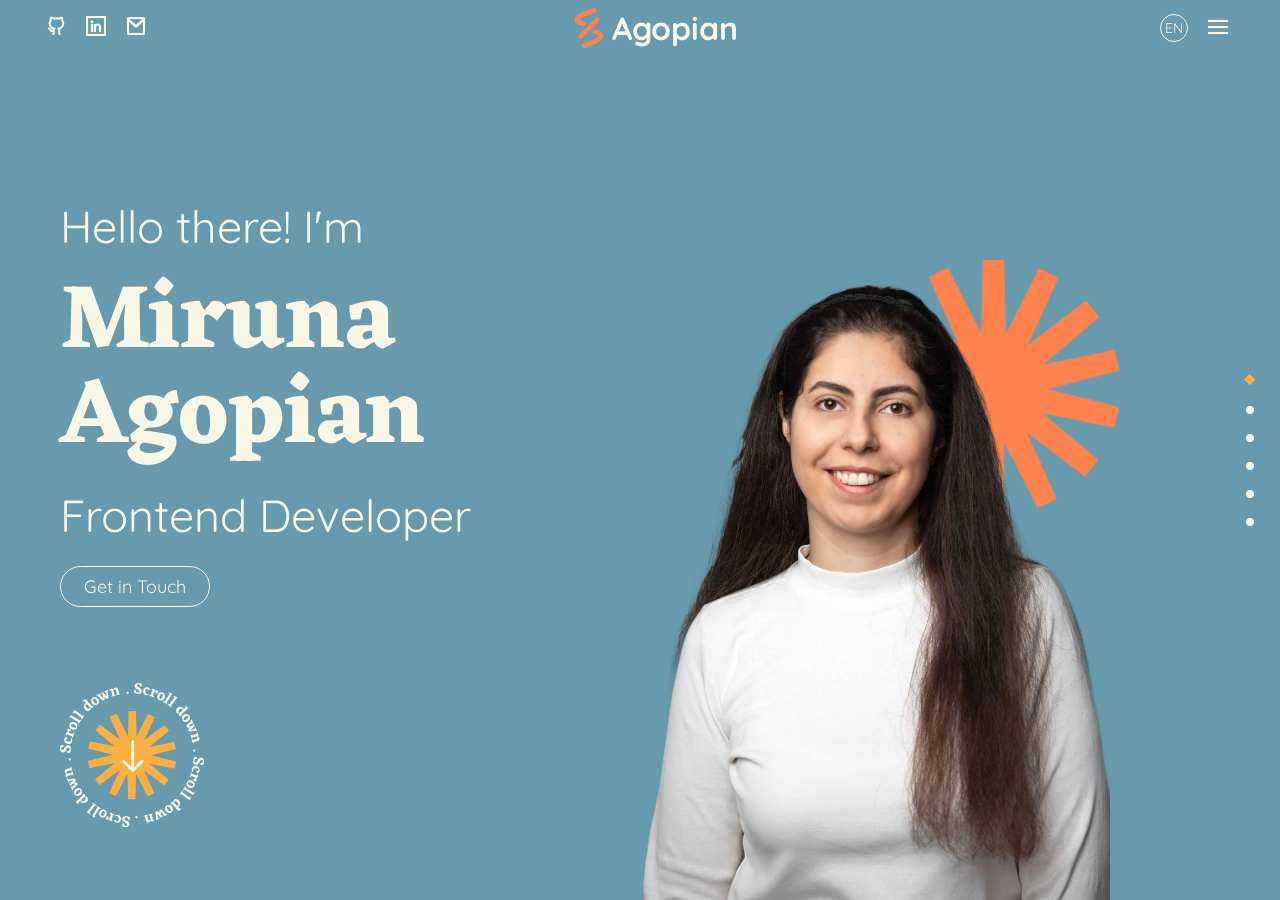
==== commit e19cbd7f: "added missing linkedIn link" ====
--- a/index.html
+++ b/index.html
@@ -81,7 +81,7 @@
             </a>
           </li>
           <li>
-            <a href="mailto:info@miruna-agopian.de aria-label="Send e-mail">
+            <a href="mailto:info@miruna-agopian.de" aria-label="Send e-mail">
               <svg
                 class="soc-media-icons"
                 width="32"
@@ -167,7 +167,7 @@
           </li>
           <li>
             <div class="hover-img-menu"></div>
-            <a href="#projects" data-i18n="navProjects">Potfolio</a>
+            <a href="#projects" data-i18n="navProjects">Portfolio</a>
           </li>
           <li>
             <div class="hover-img-menu"></div>
@@ -262,7 +262,7 @@
               <span data-i18n="heroUpperSpan">Hello there! I'm</span>
               <h1>Miruna Agopian</h1>
               <span data-i18n="heroLowerSpan">Frontend Developer</span>
-              <button class="get-in-touch">
+              <button class="get-in-touch smooth-scroll">
                 <a href="#contact" data-i18n="heroBtn">Get in Touch</a>
               </button>
             </div>
@@ -288,7 +288,7 @@
             <img
               class="author-img"
               src="./assets/img/hero_img_no_background.png"
-              alt=""
+              alt="Portrait of Miruna Agopian"
             />
           </div>
           <div class="hero-container-right">
@@ -355,7 +355,7 @@
                 Let's connect and work togehter!
               </p>
               <div class="btn-txt">
-                <button>
+                <button class="smooth-scroll">
                   <a href="#contact" data-i18n="abMeBtn">Let's talk</a>
                 </button>
                 <img
@@ -836,7 +836,7 @@
                   </p>
                   <span data-i18n="feedbackSpan">Frontend developer</span>
                 </div>
-                <a href="#" data-i18n="feedbackLink">To Linkedin profile >></a>
+                <a href="https://www.linkedin.com/in/benjamin-mahalbasic/" data-i18n="feedbackLink">To Linkedin profile >></a>
               </div>
             </div>
           </div>
@@ -937,7 +937,9 @@
                         type="email"
                         name="email"
                         id="email"
+                        pattern="^[^\s@]+@[^\s@]+\.[^\s@]+$"
                         required
+                        
                         data-i18n-placeholder="contactFormMailPlaceholder"
                       />
                     </div>
--- a/styles/my-work.css
+++ b/styles/my-work.css
@@ -328,13 +328,17 @@
 
 @media(max-width: 550px) {
   .overlay {
-    max-width: 220px;
+    max-width: 210px;
     min-height: 200px;
-    height: 250px;
-    top: -240px;
-    right: -8px;
+    height: 300px;
+    top: -290px;
+    right: 32px;
     z-index: 20;
     padding: 20px;
+  }
+
+  .overlay p {
+    font-size: 15px;
   }
 
   .projects-container {
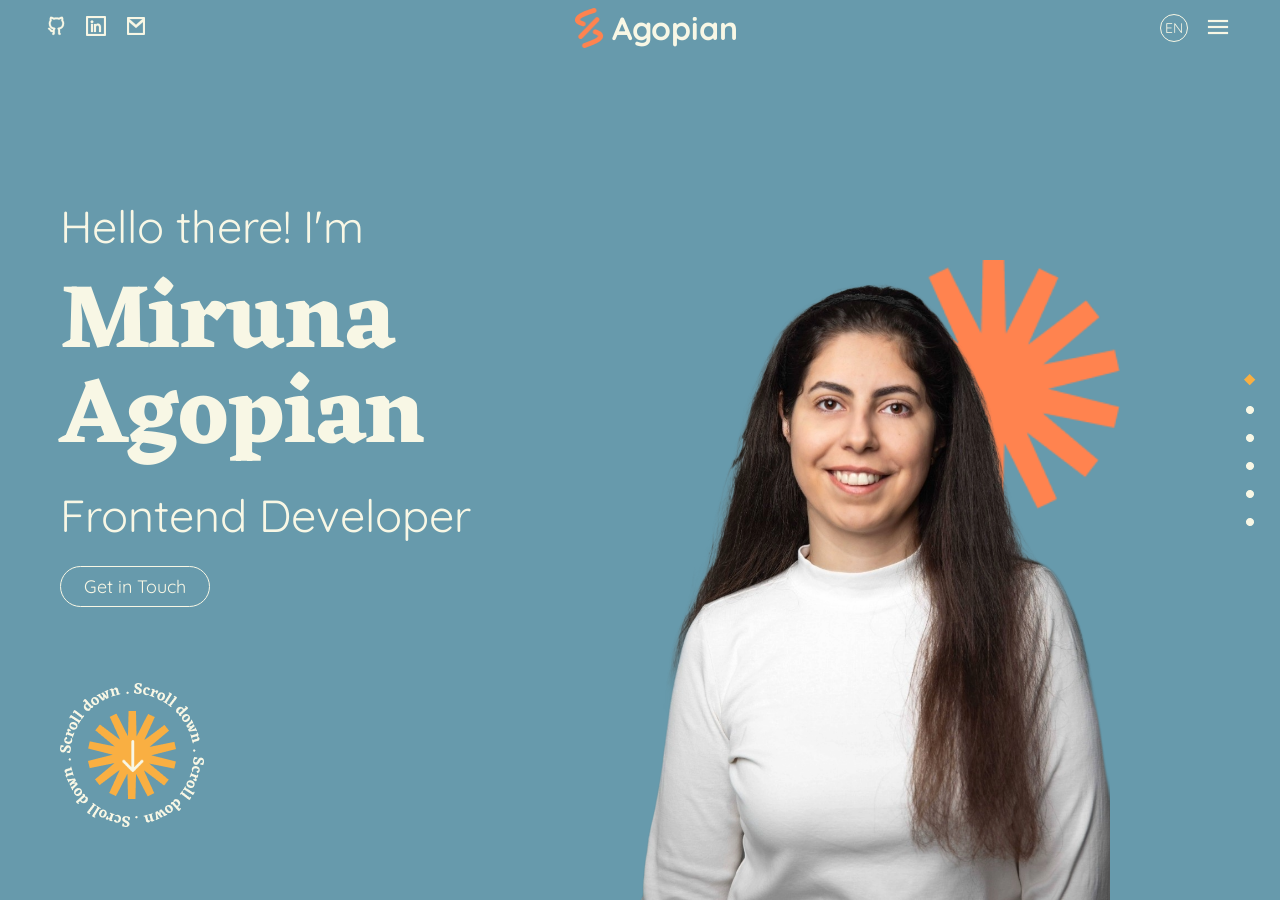
==== commit de0555da: "added target attribute" ====
--- a/index.html
+++ b/index.html
@@ -836,7 +836,7 @@
                   </p>
                   <span data-i18n="feedbackSpan">Frontend developer</span>
                 </div>
-                <a href="https://www.linkedin.com/in/benjamin-mahalbasic/" data-i18n="feedbackLink">To Linkedin profile >></a>
+                <a href="https://www.linkedin.com/in/benjamin-mahalbasic/" target="_blank" data-i18n="feedbackLink">To Linkedin profile >></a>
               </div>
             </div>
           </div>
